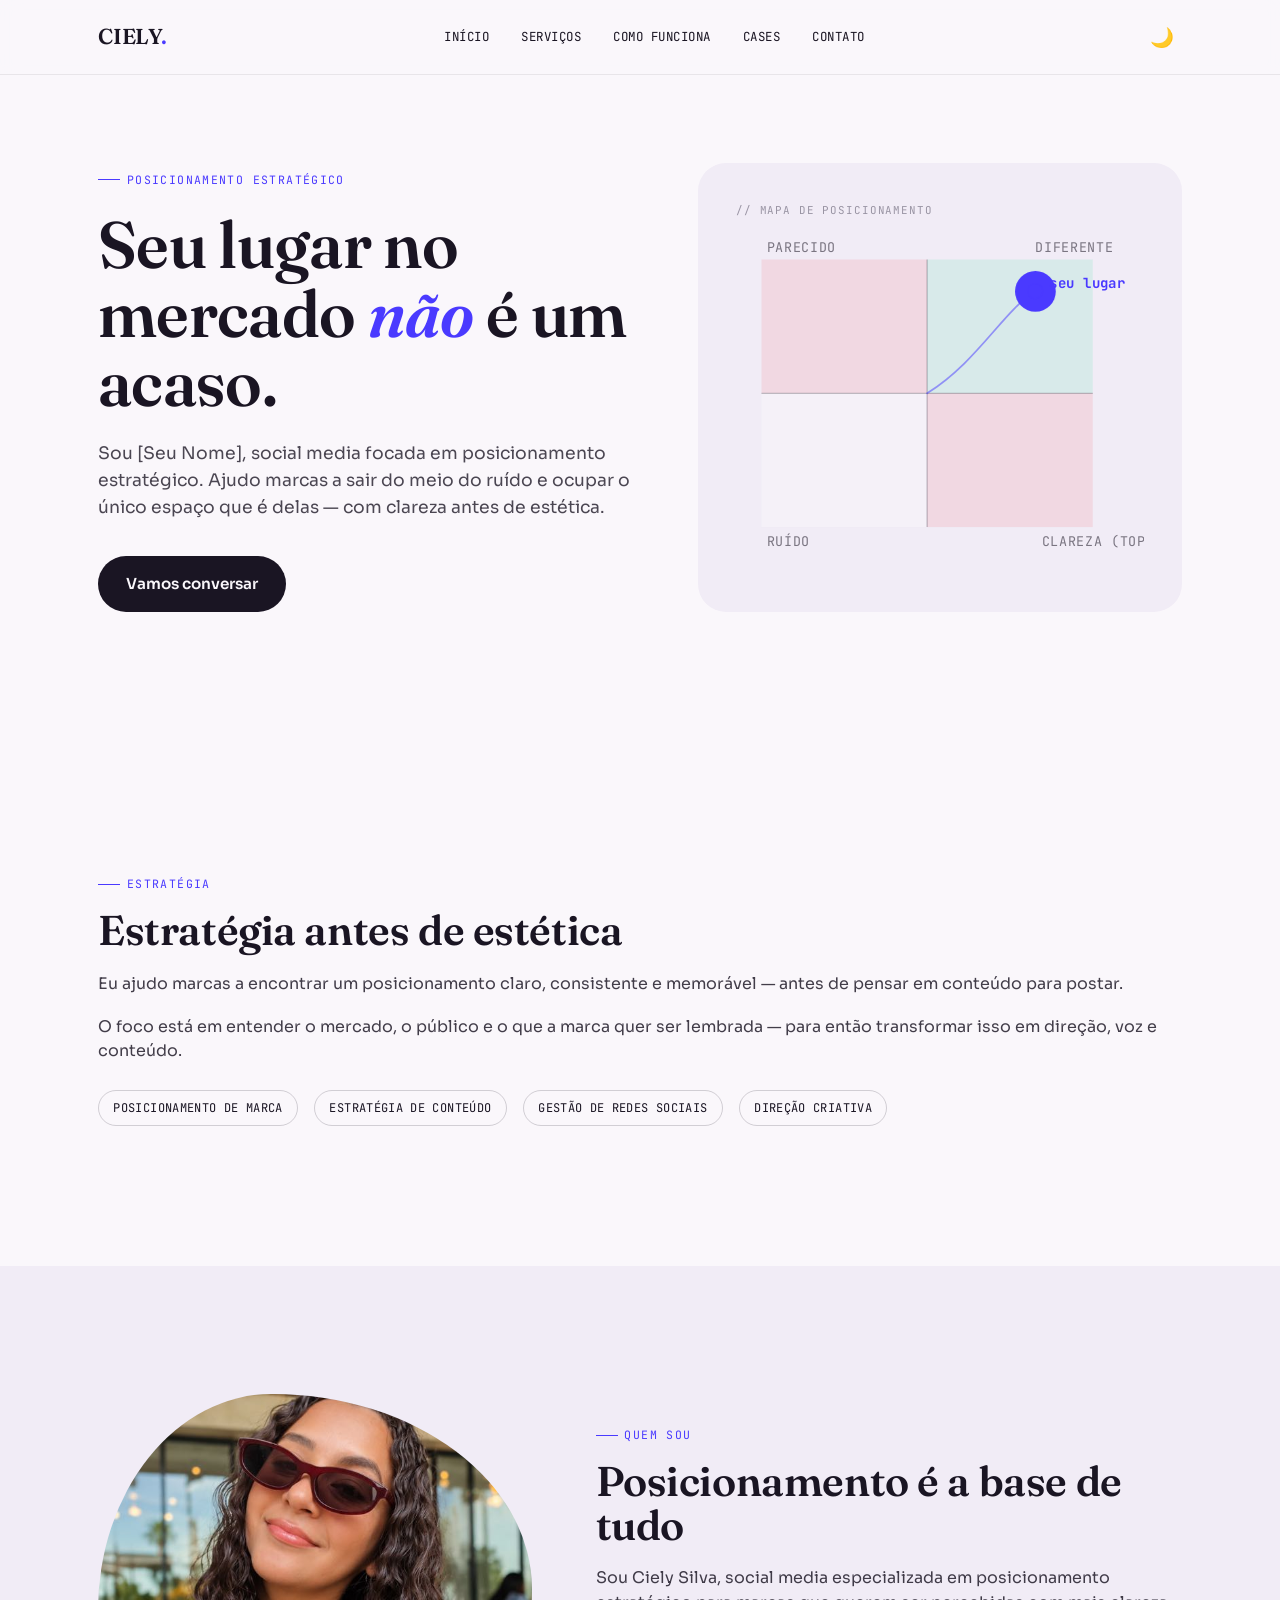
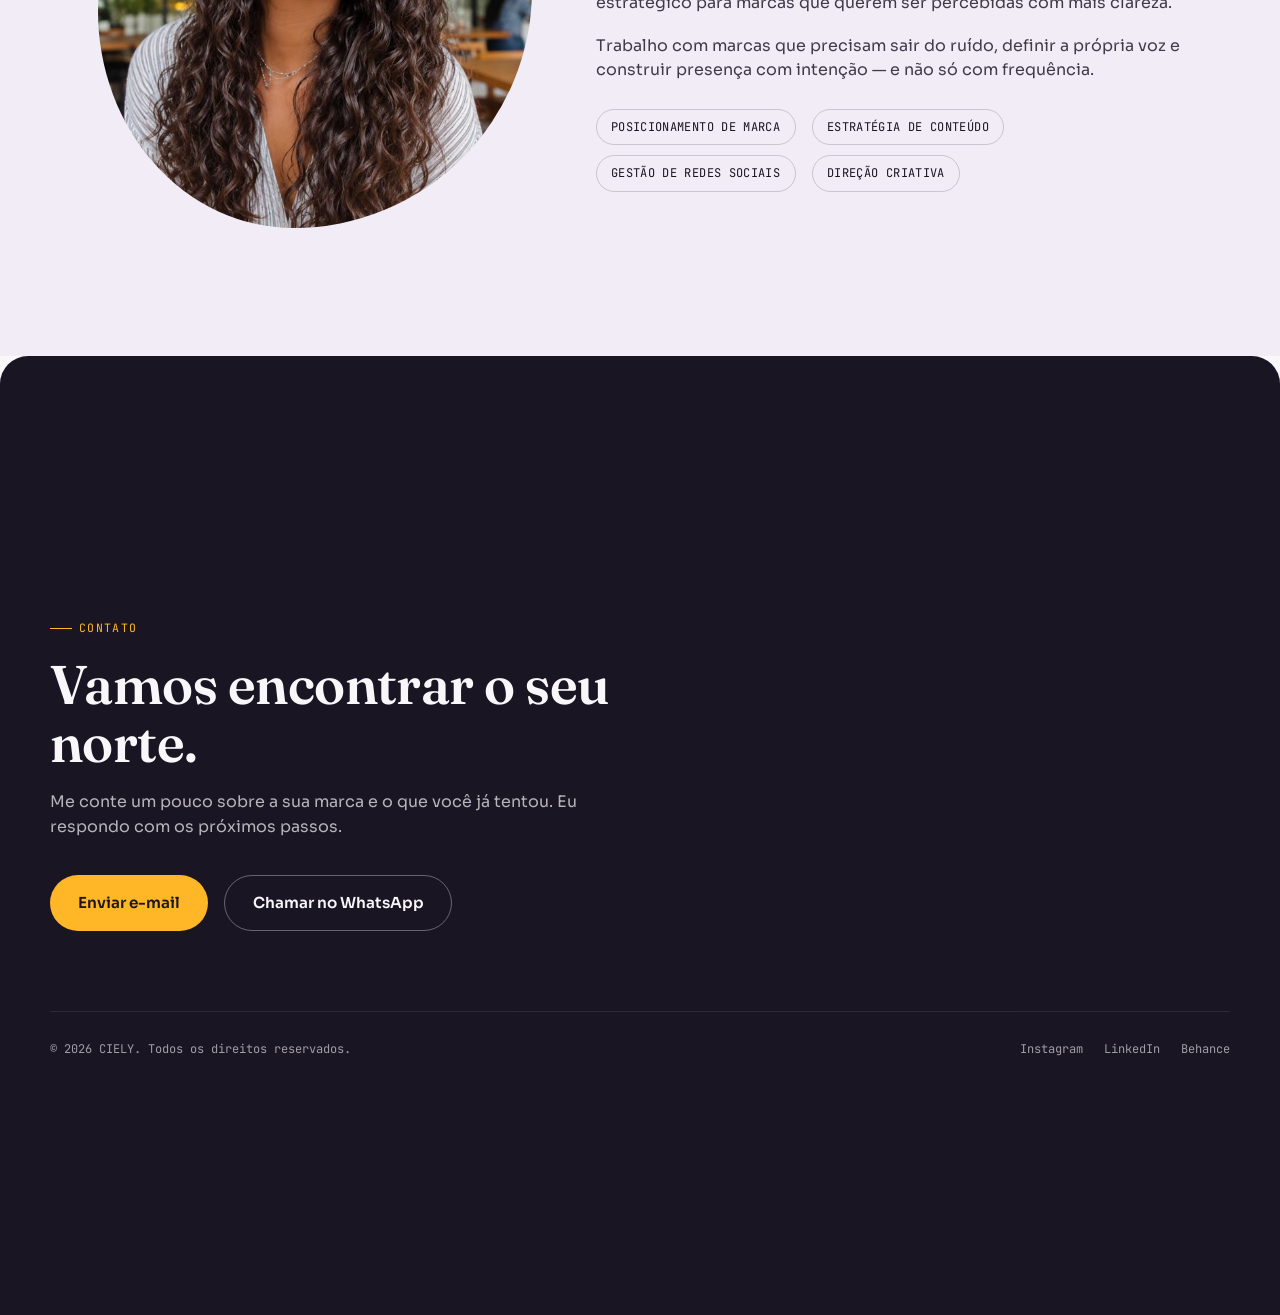
==== index.html @ c5234be8 "Base" ====
<!DOCTYPE html>
<html lang="pt-BR">
<head>
<meta charset="UTF-8" />
<meta name="viewport" content="width=device-width, initial-scale=1.0" />
<title>CIELY — Posicionamento Estratégico para Redes Sociais</title>
<meta name="description" content="Portfólio de social media especializado em posicionamento estratégico de marcas." />

<!-- ================================================================
     COMO EDITAR ESTE SITE
     - Troque "NORTE" pelo seu nome ou nome de marca (busque por NORTE no arquivo)
     - Troque os textos entre [colchetes] pelo seu conteúdo real
     - Troque os links de e-mail, WhatsApp e redes sociais no rodapé
     - As imagens dos cases foram substituídas por blocos de cor de propósito:
       quando tiver prints/fotos reais, troque a <div class="case-thumb"> por uma <img>
     ================================================================ -->

<link rel="preconnect" href="https://fonts.googleapis.com">
<link rel="preconnect" href="https://fonts.gstatic.com" crossorigin>
<link href="https://fonts.googleapis.com/css2?family=Fraunces:ital,opsz,wght@0,9..144,500;0,9..144,600;1,9..144,500&family=Sora:wght@400;500;600;700&family=JetBrains+Mono:wght@400;500;700&display=swap" rel="stylesheet">

<link rel="stylesheet" href="css/style.css?v=10" />
<script>
  // Aplicar tema imediatamente para evitar flash
  (function() {
    const savedTheme = localStorage.getItem('theme');
    const prefersDark = window.matchMedia('(prefers-color-scheme: dark)').matches;
    const theme = savedTheme || (prefersDark ? 'dark' : 'light');
    if (theme === 'dark') {
      document.documentElement.classList.add('dark-mode');
    } else {
      document.documentElement.classList.add('light-mode');
    }
  })();
</script>
</head>
<body>

<!-- ============ NAV ============ -->
<header class="site-nav" id="siteNav">
  <div class="wrap">
    <a href="#top" class="brand">CIELY<span>.</span></a>
    <nav>
      <ul class="nav-links">
        <li><a href="#inicio">Início</a></li>
        <li><a href="servicos.html">Serviços</a></li>
        <li><a href="processo.html">Como funciona</a></li>
        <li><a href="cases.html">Cases</a></li>
        <li><a href="contato.html">Contato</a></li>
      </ul>
    </nav>
    <button class="theme-toggle" id="themeToggle" aria-label="Alternar tema claro/escuro">
      <span id="themeIcon">🌙</span>
    </button>
    <button class="nav-toggle" id="navToggle" aria-label="Abrir menu" aria-expanded="false">
      <span></span><span></span><span></span>
    </button>
  </div>
</header>

<!-- ============ HERO ============ -->
<section class="hero" id="top">
  <div class="wrap">
    <div class="hero-copy">
      <span class="eyebrow">Posicionamento estratégico</span>
      <h1 class="hero-title">Seu lugar no mercado <em>não</em> é um acaso.</h1>
      <p class="hero-sub">
        Sou [Seu Nome], social media focada em posicionamento estratégico.
        Ajudo marcas a sair do meio do ruído e ocupar o único espaço que é delas —
        com clareza antes de estética.
      </p>
      <div class="hero-actions">
        <a href="contato.html" class="btn btn-primary">Vamos conversar</a>
      </div>
    </div>

    <div class="hero-visual">
      <div class="matrix-card">
        <span class="matrix-caption">// Mapa de posicionamento</span>
        <svg class="matrix-svg matrix-anim" viewBox="0 0 320 260" xmlns="http://www.w3.org/2000/svg" role="img" aria-label="Gráfico ilustrativo de posicionamento estratégico: eixo horizontal de parecido a diferente, eixo vertical de ruído a clareza, com um ponto se movendo até o quadrante de diferente e claro.">
          <!-- quadrantes -->
          <rect x="20" y="20" width="130" height="105" class="matrix-quadrant-fill" fill="var(--rose)"/>
          <rect x="150" y="20" width="130" height="105" class="matrix-quadrant-fill" fill="var(--mint)"/>
          <rect x="20" y="125" width="130" height="105" class="matrix-quadrant-fill" fill="var(--paper)"/>
          <rect x="150" y="125" width="130" height="105" class="matrix-quadrant-fill" fill="var(--rose)" opacity="0.35"/>

          <!-- eixos -->
          <line x1="20" y1="125" x2="280" y2="125" stroke="var(--ink)" stroke-opacity="0.25" stroke-width="1"/>
          <line x1="150" y1="20" x2="150" y2="230" stroke="var(--ink)" stroke-opacity="0.25" stroke-width="1"/>

          <!-- labels dos eixos -->
          <text x="24" y="14" class="matrix-axis-label">parecido</text>
          <text x="235" y="14" class="matrix-axis-label">diferente</text>
          <text x="24" y="245" class="matrix-axis-label">ruído</text>
          <text x="240" y="245" class="matrix-axis-label" text-anchor="start">clareza (topo)</text>

          <!-- trilha do ponto -->
          <path class="matrix-trail" d="M 150 125 C 190 100, 210 60, 235 45" fill="none" stroke="var(--indigo)" stroke-width="1.4" stroke-linecap="round" opacity="0.5"/>

          <!-- halo -->
          <circle class="matrix-dot-halo" cx="235" cy="45" r="16" fill="var(--indigo)" opacity="0.15"/>

          <!-- ponto -->
          <circle class="matrix-dot" cx="235" cy="45" r="6" fill="var(--indigo)"/>
          <text class="matrix-dot-label" x="246" y="42">seu lugar</text>
        </svg>
      </div>
    </div>
  </div>
</section>

<!-- ============ INÍCIO ============ -->
<section class="section" id="inicio">
  <div class="wrap">
    <div class="about-copy reveal">
      <span class="eyebrow">Estratégia</span>
      <h2 style="margin-top:1rem; font-size:clamp(1.9rem,3.6vw,2.6rem);">Estratégia antes de estética</h2>
      <p style="margin-top:1.2rem;">
        Eu ajudo marcas a encontrar um posicionamento claro, consistente e memorável — antes de pensar em conteúdo para postar.
      </p>
      <p>
        O foco está em entender o mercado, o público e o que a marca quer ser lembrada — para então transformar isso em direção, voz e conteúdo.
      </p>
      <ul class="about-list">
        <li>Posicionamento de marca</li>
        <li>Estratégia de conteúdo</li>
        <li>Gestão de redes sociais</li>
        <li>Direção criativa</li>
      </ul>
    </div>
  </div>
</section>

<!-- ============ QUEM SOU ============ -->
<section class="section section-alt" style="background: var(--paper-2);">
      <div class="wrap about-grid">
        <img src="avatar.enc" alt="Ciely Silva" class="about-blob reveal" />
        <div class="about-copy reveal">
          <span class="eyebrow">Quem sou</span>
          <h2 style="margin-top:1rem; font-size:clamp(1.9rem,3.6vw,2.6rem);">Posicionamento é a base de tudo</h2>
          <p style="margin-top:1.2rem;">
            Sou Ciely Silva, social media especializada em posicionamento estratégico para marcas que querem ser percebidas com mais clareza.
          </p>
          <p>
            Trabalho com marcas que precisam sair do ruído, definir a própria voz e construir presença com intenção — e não só com frequência.
          </p>
          <ul class="about-list">
            <li>Posicionamento de marca</li>
            <li>Estratégia de conteúdo</li>
            <li>Gestão de redes sociais</li>
            <li>Direção criativa</li>
          </ul>
        </div>
      </div>
    </section>
 
<!-- ============ CONTATO / FOOTER ============ -->
<footer class="contact" id="contato">
  <div class="wrap section">
    <span class="eyebrow">Contato</span>
    <h2 class="contact-title">Vamos encontrar o seu norte.</h2>
    <p class="contact-sub">
      Me conte um pouco sobre a sua marca e o que você já tentou. Eu respondo com os
      próximos passos.
    </p>
    <div class="contact-actions">
      <a href="mailto:ciely.silva@ymal.com" class="btn btn-primary">Enviar e-mail</a>
      <a href="https://wa.me/5531991516559" class="btn btn-ghost" target="_blank" rel="noopener">Chamar no WhatsApp</a>
    </div>

    <div class="footer-bottom">
      <span>© <span id="year"></span> CIELY. Todos os direitos reservados.</span>
      <ul class="social-links">
        <li><a href="https://instagram.com/cielysillva" target="_blank" rel="noopener">Instagram</a></li>
        <li><a href="https://linkedin.com/in/seuusuario" target="_blank" rel="noopener">LinkedIn</a></li>
        <li><a href="https://behance.net/seuusuario" target="_blank" rel="noopener">Behance</a></li>
      </ul>
    </div>
  </div>
</footer>

<script src="js/script.js?v=6"></script>
</body>
</html>
---- css/style.css ----
/* =========================================================
   NORTE — Portfólio de Social Media / Posicionamento Estratégico
   Tokens: cores, tipografia, espaçamento
   ========================================================= */

:root {
  /* Cor */
  --paper:    #FAF7FB; /* fundo principal, lavanda-quase-branco */
  --paper-2:  #F1ECF6; /* fundo secundário, levemente mais escuro */
  --ink:      #1A1523; /* texto principal, preto-ameixa */
  --ink-soft: #55506490; /* texto secundário */
  --indigo:   #4A3AFF; /* acento primário — elétrico */
  --marigold: #FFB627; /* acento secundário — pop lúdico */
  --rose:     #F2C6CF; /* fundo suave — cartões */
  --mint:     #BFEAE0; /* fundo suave alternativo — cartões */

  /* Tipografia */
  --font-display: "Fraunces", Georgia, serif;
  --font-body: "Sora", "Segoe UI", sans-serif;
  --font-mono: "JetBrains Mono", ui-monospace, monospace;

  /* Espaçamento */
  --gutter: clamp(1.25rem, 4vw, 3rem);
  --section-space: clamp(4rem, 10vw, 8rem);
  --radius: 28px;
}

/* Modo escuro */
@media (prefers-color-scheme: dark) {
  :root {
    --paper:    #0F0D14; /* fundo escuro */
    --paper-2:  #1A1523; /* fundo secundário escuro */
    --ink:      #F5F2FF; /* texto claro */
    --ink-soft: #B8B0CC; /* texto secundário claro */
    --rose:     #2D1F26; /* fundo escuro rose */
    --mint:     #1A2723; /* fundo escuro mint */
  }
}

html.dark-mode {
  --paper:    #0F0D14;
  --paper-2:  #1A1523;
  --ink:      #F5F2FF;
  --ink-soft: #B8B0CC;
  --rose:     #2D1F26;
  --mint:     #1A2723;
}

html.light-mode {
  --paper:    #FAF7FB;
  --paper-2:  #F1ECF6;
  --ink:      #1A1523;
  --ink-soft: #55506490;
  --rose:     #F2C6CF;
  --mint:     #BFEAE0;
}

* { box-sizing: border-box; }

html {
  scroll-behavior: smooth;
}

@media (prefers-reduced-motion: reduce) {
  html { scroll-behavior: auto; }
  *, *::before, *::after {
    animation-duration: 0.01ms !important;
    animation-iteration-count: 1 !important;
    transition-duration: 0.01ms !important;
  }
}

body {
  margin: 0;
  background: var(--paper);
  color: var(--ink);
  font-family: var(--font-body);
  font-size: 16px;
  line-height: 1.55;
  -webkit-font-smoothing: antialiased;
  transition: background-color 0.3s ease, color 0.3s ease;
}

h1, h2, h3 {
  font-family: var(--font-display);
  font-weight: 600;
  line-height: 1.05;
  margin: 0;
  letter-spacing: -0.01em;
}

p { margin: 0; }

a {
  color: inherit;
  text-decoration: none;
}

img { max-width: 100%; display: block; }

.wrap {
  max-width: 1180px;
  margin: 0 auto;
  padding: 0 var(--gutter);
}

.eyebrow {
  display: inline-flex;
  align-items: center;
  gap: 0.6em;
  font-family: var(--font-mono);
  font-size: 0.72rem;
  letter-spacing: 0.12em;
  text-transform: uppercase;
  color: var(--indigo);
}

.eyebrow::before {
  content: "";
  width: 22px;
  height: 1px;
  background: var(--indigo);
  display: inline-block;
}

/* focus visibility for accessibility */
a:focus-visible,
button:focus-visible {
  outline: 2px solid var(--indigo);
  outline-offset: 3px;
  border-radius: 4px;
}

/* =========================================================
   NAV
   ========================================================= */

.site-nav {
  position: sticky;
  top: 0;
  z-index: 50;
  background: rgba(250, 247, 251, 0.85);
  backdrop-filter: blur(10px);
  border-bottom: 1px solid rgba(26, 21, 35, 0.08);
  transition: background-color 0.3s ease, border-color 0.3s ease;
}

html.dark-mode .site-nav {
  background: rgba(15, 13, 20, 0.85);
  border-bottom-color: rgba(245, 242, 255, 0.08);
}

.site-nav .wrap {
  display: flex;
  align-items: center;
  justify-content: space-between;
  padding-top: 1.1rem;
  padding-bottom: 1.1rem;
}

.theme-toggle {
  background: none;
  border: none;
  cursor: pointer;
  font-size: 1.2rem;
  padding: 0.5rem;
  display: flex;
  align-items: center;
  justify-content: center;
  border-radius: 50%;
  transition: all 0.3s ease;
  color: var(--ink);
}

.theme-toggle:hover {
  background: rgba(74, 58, 255, 0.1);
}

.brand {
  font-family: var(--font-display);
  font-weight: 600;
  font-size: 1.35rem;
  letter-spacing: -0.01em;
}

.brand span { color: var(--indigo); }

.nav-links {
  display: flex;
  gap: 2rem;
  list-style: none;
  margin: 0;
  padding: 0;
  font-family: var(--font-mono);
  font-size: 0.78rem;
  letter-spacing: 0.04em;
  text-transform: uppercase;
}

.nav-links a {
  position: relative;
  padding-bottom: 4px;
}

.nav-links a::after {
  content: "";
  position: absolute;
  left: 0;
  right: 100%;
  bottom: 0;
  height: 2px;
  background: var(--marigold);
  transition: right 0.25s ease;
}

.nav-links a:hover::after,
.nav-links a:focus-visible::after {
  right: 0;
}

.nav-toggle {
  display: none;
  background: none;
  border: none;
  cursor: pointer;
  padding: 0.4rem;
}

.nav-toggle span {
  display: block;
  width: 22px;
  height: 2px;
  background: var(--ink);
  margin: 5px 0;
  transition: transform 0.25s ease, opacity 0.25s ease;
}

/* =========================================================
   HERO
   ========================================================= */

.hero {
  padding-top: clamp(3rem, 8vw, 5.5rem);
  padding-bottom: var(--section-space);
  overflow: hidden;
}

.hero .wrap {
  display: grid;
  grid-template-columns: 1.05fr 0.95fr;
  gap: clamp(2rem, 5vw, 4rem);
  align-items: center;
}

.hero-copy .eyebrow { margin-bottom: 1.4rem; }

.hero-title {
  font-size: clamp(2.4rem, 5.2vw, 4.1rem);
}

.hero-title em {
  font-style: italic;
  color: var(--indigo);
}

.hero-sub {
  margin-top: 1.4rem;
  max-width: 42ch;
  font-size: 1.08rem;
  color: var(--ink);
  opacity: 0.78;
}

.hero-actions {
  margin-top: 2.2rem;
  display: flex;
  gap: 1rem;
  flex-wrap: wrap;
  align-items: center;
}

.btn {
  display: inline-flex;
  align-items: center;
  gap: 0.5em;
  font-family: var(--font-body);
  font-weight: 600;
  font-size: 0.95rem;
  padding: 0.95rem 1.7rem;
  border-radius: 999px;
  border: 1px solid transparent;
  cursor: pointer;
  transition: transform 0.2s ease, background 0.2s ease, border-color 0.2s ease;
}

.btn-primary {
  background: var(--ink);
  color: var(--paper);
}

.btn-primary:hover { transform: translateY(-2px); background: var(--indigo); }

.btn-ghost {
  border-color: rgba(26, 21, 35, 0.25);
  color: var(--ink);
}

.btn-ghost:hover { border-color: var(--ink); transform: translateY(-2px); }

/* --- Matrix signature visual --- */

.matrix-card {
  background: var(--paper-2);
  border-radius: var(--radius);
  padding: clamp(1.5rem, 3vw, 2.4rem);
  position: relative;
}

.matrix-caption {
  font-family: var(--font-mono);
  font-size: 0.68rem;
  letter-spacing: 0.08em;
  text-transform: uppercase;
  color: var(--ink-soft);
  margin-bottom: 1rem;
  display: block;
}

.matrix-svg { width: 100%; height: auto; }

.matrix-axis-label {
  font-family: var(--font-mono);
  font-size: 10.5px;
  letter-spacing: 0.05em;
  fill: var(--ink);
  opacity: 0.55;
  text-transform: uppercase;
}

.matrix-quadrant-fill {
  opacity: 0.5;
}

.matrix-dot-halo {
  opacity: 0;
  transform-origin: center;
}

.matrix-dot {
  opacity: 0;
}

.matrix-dot-label {
  font-family: var(--font-mono);
  font-size: 11px;
  font-weight: 700;
  fill: var(--indigo);
  opacity: 0;
  letter-spacing: 0.03em;
}

.matrix-anim .matrix-dot {
  animation: dot-travel 2.1s cubic-bezier(.2,.8,.2,1) 0.3s forwards;
}
.matrix-anim .matrix-dot-halo {
  animation: halo-pulse 2.1s cubic-bezier(.2,.8,.2,1) 0.3s forwards;
}
.matrix-anim .matrix-dot-label {
  animation: label-in 0.6s ease 2.1s forwards;
}
.matrix-anim .matrix-trail {
  stroke-dasharray: 220;
  stroke-dashoffset: 220;
  animation: trail-draw 2.1s cubic-bezier(.2,.8,.2,1) 0.3s forwards;
}

@keyframes dot-travel {
  0%   { opacity: 1; }
  100% { opacity: 1; }
}
@keyframes trail-draw {
  0%   { stroke-dashoffset: 220; }
  100% { stroke-dashoffset: 0; }
}
@keyframes halo-pulse {
  0%, 70% { opacity: 0; }
  100% { opacity: 1; }
}
@keyframes label-in {
  0%   { opacity: 0; transform: translateY(4px); }
  100% { opacity: 1; transform: translateY(0); }
}

/* =========================================================
   SECTION shared
   ========================================================= */

.section {
  padding: var(--section-space) 0;
}

.section-alt {
  background: var(--paper-2);
}

.section-head {
  max-width: 640px;
  margin-bottom: clamp(2.2rem, 5vw, 3.4rem);
}

.section-head h2 {
  margin-top: 1rem;
  font-size: clamp(1.9rem, 3.6vw, 2.6rem);
}

.section-head p {
  margin-top: 1rem;
  opacity: 0.72;
  font-size: 1.02rem;
}

/* =========================================================
   SOBRE
   ========================================================= */

.about-grid {
  display: grid;
  grid-template-columns: 0.85fr 1.15fr;
  gap: clamp(2rem, 5vw, 4rem);
  align-items: center;
}

.about-blob {
  aspect-ratio: 1;
  border-radius: 40% 60% 55% 45% / 50% 45% 55% 50%;
  background: linear-gradient(150deg, var(--indigo) 0%, var(--marigold) 100%);
  position: relative;
}

.about-blob::after {
  content: "";
  position: absolute;
  inset: 14%;
  border-radius: inherit;
  background: var(--paper);
  opacity: 0.06;
}

.about-copy p + p { margin-top: 1.1rem; }

.about-copy p { opacity: 0.82; }

.about-list {
  margin-top: 1.6rem;
  display: flex;
  flex-wrap: wrap;
  gap: 0.6rem 1rem;
  list-style: none;
  padding: 0;
  font-family: var(--font-mono);
  font-size: 0.75rem;
  letter-spacing: 0.03em;
  text-transform: uppercase;
}

.about-list li {
  padding: 0.5rem 0.9rem;
  border: 1px solid rgba(26,21,35,0.18);
  border-radius: 999px;
}

/* =========================================================
   SERVIÇOS
   ========================================================= */

.services-grid {
  display: grid;
  grid-template-columns: repeat(2, 1fr);
  gap: 1.4rem;
}

.service-card {
  padding: clamp(1.6rem, 3vw, 2.2rem);
  border-radius: var(--radius);
  background: var(--rose);
}

.service-card:nth-child(2) { background: var(--mint); }
.service-card:nth-child(3) { background: var(--paper); border: 1px solid rgba(26,21,35,0.12); }
.service-card:nth-child(4) { background: var(--marigold); }

.service-index {
  font-family: var(--font-mono);
  font-size: 0.75rem;
  opacity: 0.55;
}

.service-card h3 {
  margin-top: 1rem;
  font-size: 1.3rem;
}

.service-card p {
  margin-top: 0.7rem;
  opacity: 0.78;
  font-size: 0.96rem;
}

/* =========================================================
   COMO FUNCIONA
   ========================================================= */

.process-list {
  display: flex;
  flex-direction: column;
}

.process-item {
  display: grid;
  grid-template-columns: 90px 1fr;
  gap: 1.5rem;
  padding: 1.9rem 0;
  border-top: 1px solid rgba(26,21,35,0.12);
}

.process-item:last-child { border-bottom: 1px solid rgba(26,21,35,0.12); }

.process-num {
  font-family: var(--font-mono);
  font-size: 0.95rem;
  color: var(--indigo);
  padding-top: 0.2rem;
}

.process-item h3 {
  font-size: 1.25rem;
}

.process-item p {
  margin-top: 0.5rem;
  opacity: 0.75;
  max-width: 56ch;
}

/* =========================================================
   CASES
   ========================================================= */

.cases-grid {
  display: grid;
  grid-template-columns: repeat(3, 1fr);
  gap: 1.4rem;
}

.case-card {
  border-radius: var(--radius);
  background: var(--paper);
  border: 1px solid rgba(26,21,35,0.12);
  overflow: hidden;
  transition: transform 0.25s ease, box-shadow 0.25s ease;
}

.case-card:hover {
  transform: translateY(-4px);
  box-shadow: 0 18px 34px rgba(26,21,35,0.08);
}

.case-thumb {
  aspect-ratio: 4/3;
  background:
    repeating-linear-gradient(135deg, transparent 0 10px, rgba(26,21,35,0.05) 10px 20px);
  display: flex;
  align-items: center;
  justify-content: center;
  font-family: var(--font-mono);
  font-size: 0.7rem;
  letter-spacing: 0.06em;
  text-transform: uppercase;
  color: var(--ink-soft);
}

.case-card:nth-child(1) .case-thumb { background-color: var(--rose); }
.case-card:nth-child(2) .case-thumb { background-color: var(--mint); }
.case-card:nth-child(3) .case-thumb { background-color: var(--marigold); }

.case-body { padding: 1.4rem 1.5rem 1.6rem; }

.case-body .eyebrow { margin-bottom: 0.6rem; }

.case-body h3 { font-size: 1.15rem; }

.case-metric {
  margin-top: 0.9rem;
  display: inline-block;
  font-family: var(--font-mono);
  font-size: 0.85rem;
  color: var(--indigo);
  font-weight: 700;
}

.case-body p.desc {
  margin-top: 0.6rem;
  font-size: 0.9rem;
  opacity: 0.72;
}

/* =========================================================
   DEPOIMENTOS
   ========================================================= */

.testimonial-grid {
  display: grid;
  grid-template-columns: repeat(2, 1fr);
  gap: 1.4rem;
}

.testimonial-card {
  padding: clamp(1.8rem, 3vw, 2.4rem);
  border-radius: var(--radius);
  background: var(--paper);
  border: 1px solid rgba(26,21,35,0.12);
}

.testimonial-quote {
  font-family: var(--font-display);
  font-size: 1.2rem;
  font-style: italic;
  line-height: 1.4;
}

.testimonial-name {
  margin-top: 1.2rem;
  font-family: var(--font-mono);
  font-size: 0.78rem;
  text-transform: uppercase;
  letter-spacing: 0.04em;
  opacity: 0.65;
}

/* =========================================================
   CONTATO / FOOTER
   ========================================================= */

.contact {
  background: var(--ink);
  color: var(--paper);
  border-radius: var(--radius) var(--radius) 0 0;
  padding: var(--section-space) var(--gutter);
}

.contact .eyebrow { color: var(--marigold); }
.contact .eyebrow::before { background: var(--marigold); }

.contact-title {
  margin-top: 1.2rem;
  font-size: clamp(2.1rem, 5vw, 3.4rem);
  max-width: 16ch;
}

.contact-sub {
  margin-top: 1.2rem;
  opacity: 0.7;
  max-width: 46ch;
}

.contact-actions {
  margin-top: 2.2rem;
  display: flex;
  gap: 1rem;
  flex-wrap: wrap;
}

.contact .btn-primary {
  background: var(--marigold);
  color: var(--ink);
}
.contact .btn-primary:hover { background: var(--paper); }

.contact .btn-ghost {
  border-color: rgba(250,247,251,0.35);
  color: var(--paper);
}
.contact .btn-ghost:hover { border-color: var(--paper); }

.footer-bottom {
  margin-top: clamp(3rem, 8vw, 5rem);
  padding-top: 1.8rem;
  border-top: 1px solid rgba(250,247,251,0.15);
  display: flex;
  justify-content: space-between;
  align-items: center;
  flex-wrap: wrap;
  gap: 1rem;
  font-family: var(--font-mono);
  font-size: 0.75rem;
  opacity: 0.6;
}

.social-links {
  display: flex;
  gap: 1.3rem;
  list-style: none;
  padding: 0;
  margin: 0;
}

.social-links a:hover { color: var(--marigold); }

/* =========================================================
   REVEAL ON SCROLL
   ========================================================= */

.reveal {
  opacity: 0;
  transform: translateY(18px);
  transition: opacity 0.7s ease, transform 0.7s ease;
}

.reveal.is-visible {
  opacity: 1;
  transform: translateY(0);
}

/* =========================================================
   RESPONSIVE
   ========================================================= */

@media (max-width: 860px) {
  .nav-links { display: none; }
  .nav-toggle { display: block; }

  .hero .wrap {
    grid-template-columns: 1fr;
  }

  .about-grid {
    grid-template-columns: 1fr;
  }

  .about-blob {
    max-width: 220px;
    margin: 0 auto;
  }

  .services-grid,
  .cases-grid,
  .testimonial-grid {
    grid-template-columns: 1fr;
  }

  .process-item {
    grid-template-columns: 50px 1fr;
  }
}

@media (max-width: 860px) {
  .site-nav.is-open .nav-links {
    display: flex;
    position: absolute;
    top: 100%;
    left: 0;
    right: 0;
    flex-direction: column;
    gap: 0;
    background: var(--paper);
    border-bottom: 1px solid rgba(26,21,35,0.08);
  }
  .site-nav.is-open .nav-links a {
    display: block;
    padding: 1rem var(--gutter);
  }
}
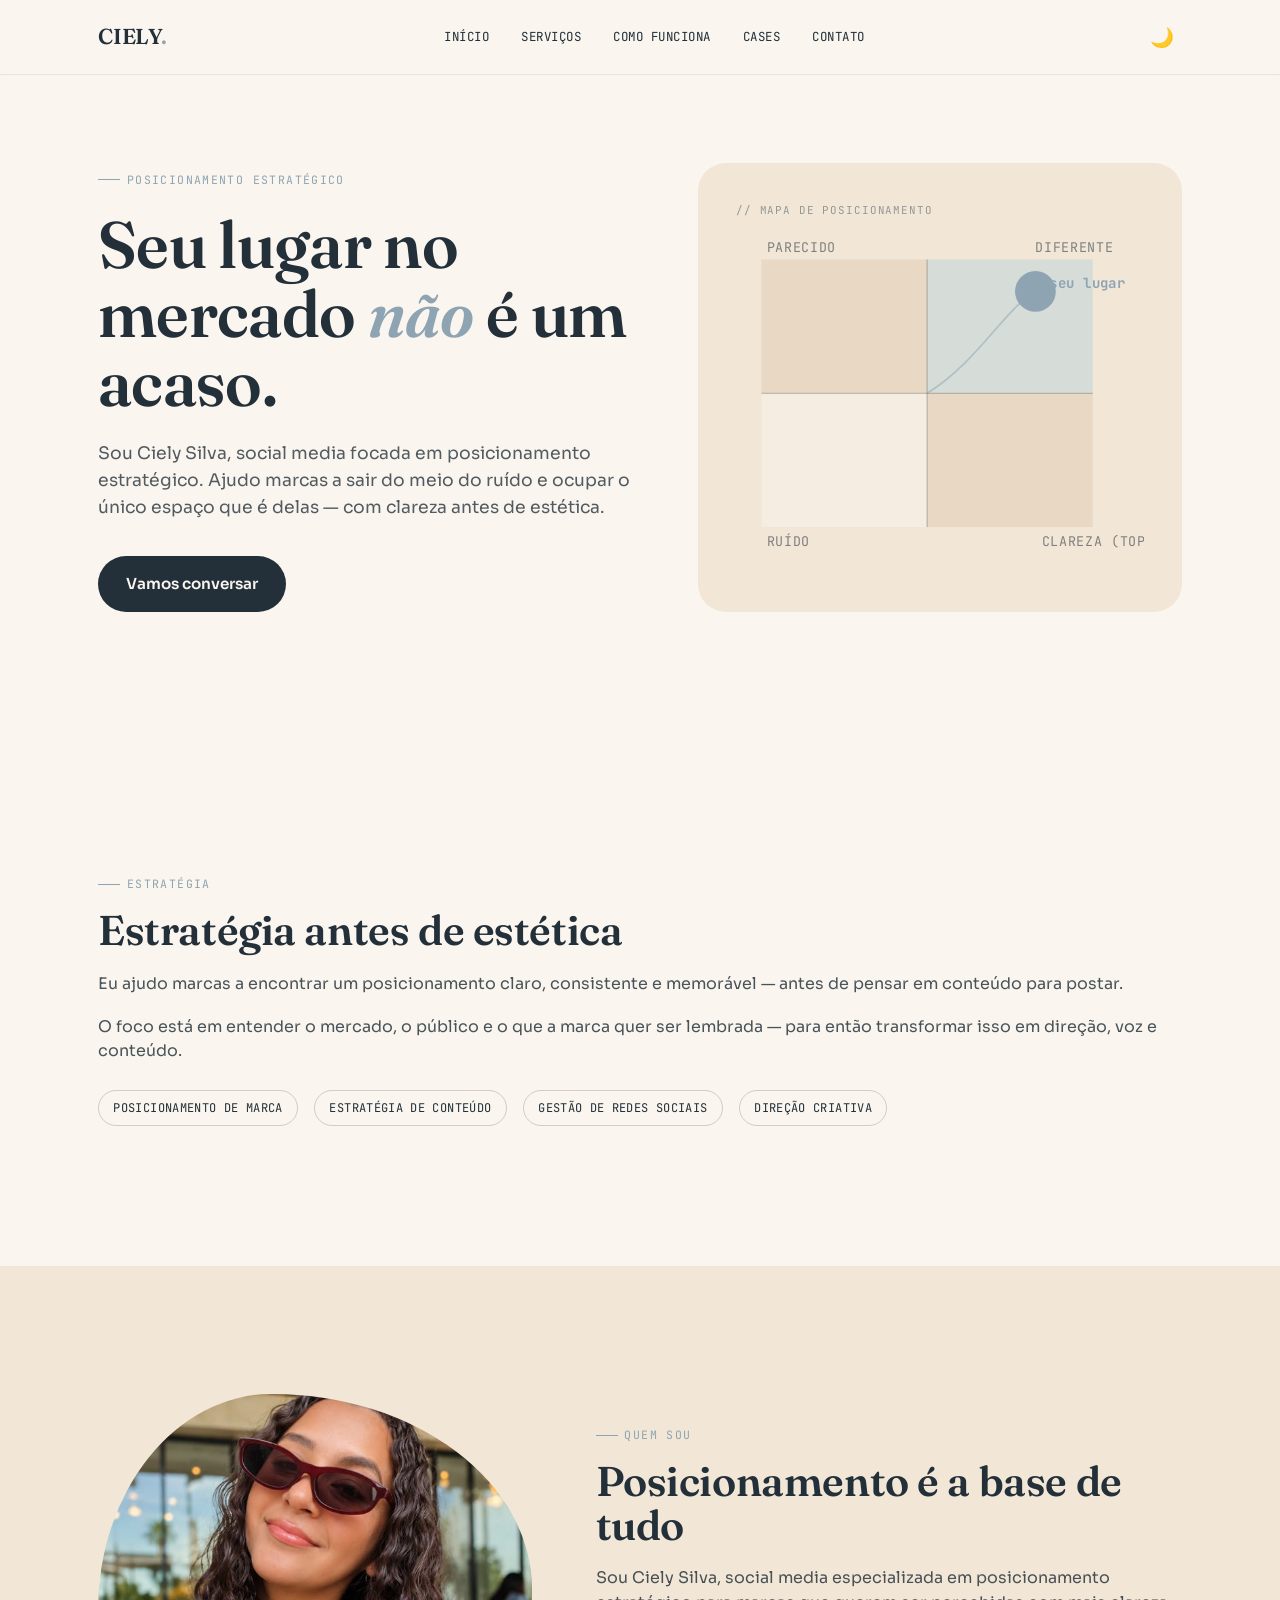
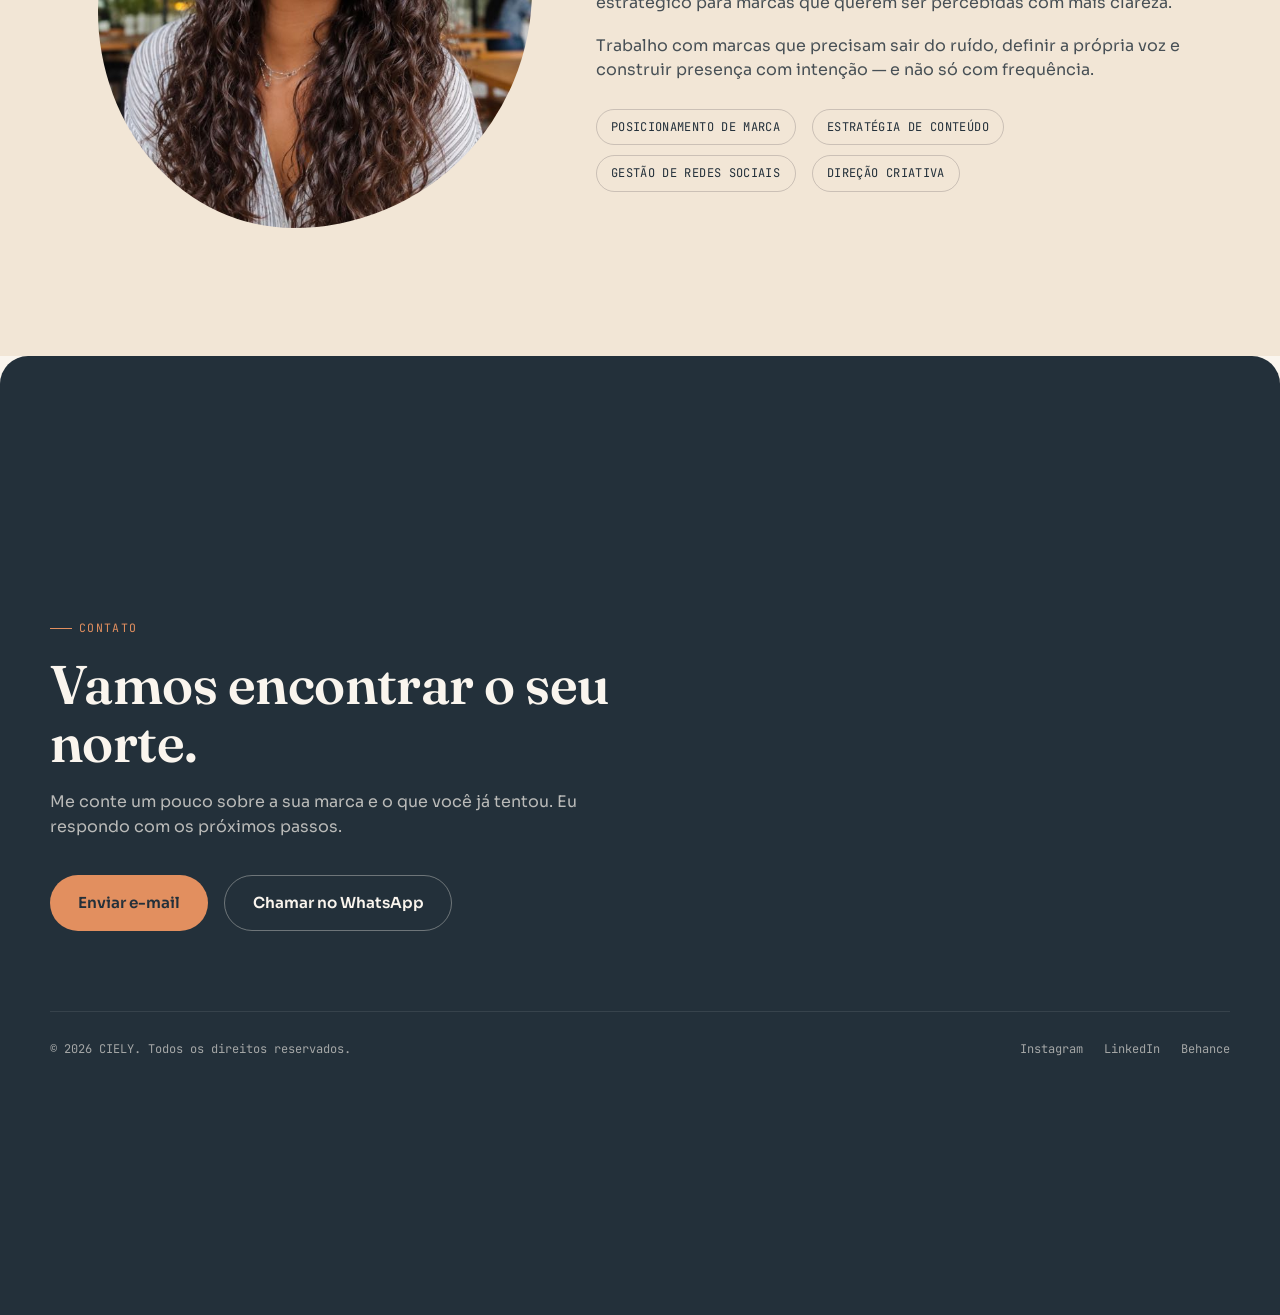
==== commit ccdbfca3: "Update index.html" ====
--- a/index.html
+++ b/index.html
@@ -65,7 +65,7 @@
       <span class="eyebrow">Posicionamento estratégico</span>
       <h1 class="hero-title">Seu lugar no mercado <em>não</em> é um acaso.</h1>
       <p class="hero-sub">
-        Sou [Seu Nome], social media focada em posicionamento estratégico.
+        Sou Ciely Silva, social media focada em posicionamento estratégico.
         Ajudo marcas a sair do meio do ruído e ocupar o único espaço que é delas —
         com clareza antes de estética.
       </p>
@@ -172,7 +172,7 @@
       <span>© <span id="year"></span> CIELY. Todos os direitos reservados.</span>
       <ul class="social-links">
         <li><a href="https://instagram.com/cielysillva" target="_blank" rel="noopener">Instagram</a></li>
-        <li><a href="https://linkedin.com/in/seuusuario" target="_blank" rel="noopener">LinkedIn</a></li>
+        <li><a href="https://linkedin.com/in/franciely-silva-8322b4121" target="_blank" rel="noopener">LinkedIn</a></li>
         <li><a href="https://behance.net/seuusuario" target="_blank" rel="noopener">Behance</a></li>
       </ul>
     </div>
--- a/css/style.css
+++ b/css/style.css
@@ -5,15 +5,16 @@
 
 :root {
   /* Cor */
-  --paper:    #FAF7FB; /* fundo principal, lavanda-quase-branco */
-  --paper-2:  #F1ECF6; /* fundo secundário, levemente mais escuro */
-  --ink:      #1A1523; /* texto principal, preto-ameixa */
-  --ink-soft: #55506490; /* texto secundário */
-  --indigo:   #4A3AFF; /* acento primário — elétrico */
-  --marigold: #FFB627; /* acento secundário — pop lúdico */
-  --rose:     #F2C6CF; /* fundo suave — cartões */
-  --mint:     #BFEAE0; /* fundo suave alternativo — cartões */
-
+  --paper:    #FAF5EE; /* fundo principal, marfim quente */
+  --paper-2:  #F2E6D6; /* fundo secundário, areia clara */
+  --ink:      #23303A; /* texto principal, azul-noite */
+  --ink-soft: #4A5C6690; /* texto secundário */
+  --indigo:   #8EA4B3; /* acento primário — azul-aço do céu */
+  --marigold: #E28F5F; /* acento secundário — laranja-queimado do sol */
+  --rose:     #E0CCB3; /* fundo suave — cartões, areia */
+  --mint:     #BBD3DA; /* fundo suave alternativo — cartões, céu */
+  --peach:    #EFBB8D; /* acento extra — pêssego, gradientes */
+  --sage:     #A7B59C; /* acento extra — verde-sálvia, detalhes */
   /* Tipografia */
   --font-display: "Fraunces", Georgia, serif;
   --font-body: "Sora", "Segoe UI", sans-serif;
@@ -28,34 +29,39 @@
 /* Modo escuro */
 @media (prefers-color-scheme: dark) {
   :root {
-    --paper:    #0F0D14; /* fundo escuro */
-    --paper-2:  #1A1523; /* fundo secundário escuro */
-    --ink:      #F5F2FF; /* texto claro */
-    --ink-soft: #B8B0CC; /* texto secundário claro */
-    --rose:     #2D1F26; /* fundo escuro rose */
-    --mint:     #1A2723; /* fundo escuro mint */
+    --paper:    #12181D; /* fundo escuro, céu noturno */
+    --paper-2:  #1B242B; /* fundo secundário escuro */
+    --ink:      #F3E7DC; /* texto claro, brilho do pôr do sol */
+    --ink-soft: #C9B8A8; /* texto secundário claro */
+    --rose:     #33261B; /* fundo escuro rose — areia noturna */
+    --mint:     #1C262B; /* fundo escuro mint — céu noturno */
   }
 }
 
 html.dark-mode {
-  --paper:    #0F0D14;
-  --paper-2:  #1A1523;
-  --ink:      #F5F2FF;
-  --ink-soft: #B8B0CC;
-  --rose:     #2D1F26;
-  --mint:     #1A2723;
+  --paper:    #12181D;
+  --paper-2:  #1B242B;
+  --ink:      #F3E7DC;
+  --ink-soft: #C9B8A8;
+  --rose:     #33261B;
+  --mint:     #1C262B;
 }
 
 html.light-mode {
-  --paper:    #FAF7FB;
-  --paper-2:  #F1ECF6;
-  --ink:      #1A1523;
-  --ink-soft: #55506490;
-  --rose:     #F2C6CF;
-  --mint:     #BFEAE0;
+  --paper:    #FAF5EE;
+  --paper-2:  #F2E6D6;
+  --ink:      #23303A;
+  --ink-soft: #4A5C6690;
+  --rose:     #E0CCB3;
+  --mint:     #BBD3DA;
 }
 
 * { box-sizing: border-box; }
+
+::selection {
+  background: var(--sage);
+  color: var(--ink);
+}
 
 html {
   scroll-behavior: smooth;
@@ -139,15 +145,15 @@
   position: sticky;
   top: 0;
   z-index: 50;
-  background: rgba(250, 247, 251, 0.85);
+  background: rgba(250, 245, 238, 0.85);
   backdrop-filter: blur(10px);
-  border-bottom: 1px solid rgba(26, 21, 35, 0.08);
+  border-bottom: 1px solid rgba(35, 48, 58, 0.08);
   transition: background-color 0.3s ease, border-color 0.3s ease;
 }
 
 html.dark-mode .site-nav {
   background: rgba(15, 13, 20, 0.85);
-  border-bottom-color: rgba(245, 242, 255, 0.08);
+  border-bottom-color: rgba(243, 231, 220, 0.08);
 }
 
 .site-nav .wrap {
@@ -173,7 +179,7 @@
 }
 
 .theme-toggle:hover {
-  background: rgba(74, 58, 255, 0.1);
+  background: rgba(167, 181, 156, 0.18);
 }
 
 .brand {
@@ -218,6 +224,11 @@
   right: 0;
 }
 
+.nav-links a.is-active::after {
+  right: 0;
+  background: var(--sage);
+}
+
 .nav-toggle {
   display: none;
   background: none;
@@ -301,7 +312,7 @@
 .btn-primary:hover { transform: translateY(-2px); background: var(--indigo); }
 
 .btn-ghost {
-  border-color: rgba(26, 21, 35, 0.25);
+  border-color: rgba(35, 48, 58, 0.25);
   color: var(--ink);
 }
 
@@ -433,8 +444,7 @@
 .about-blob {
   aspect-ratio: 1;
   border-radius: 40% 60% 55% 45% / 50% 45% 55% 50%;
-  background: linear-gradient(150deg, var(--indigo) 0%, var(--marigold) 100%);
-  position: relative;
+  background: linear-gradient(160deg, var(--indigo) 0%, var(--rose) 40%, var(--peach) 70%, var(--marigold) 100%);  position: relative;
 }
 
 .about-blob::after {
@@ -677,7 +687,7 @@
 .contact .btn-primary:hover { background: var(--paper); }
 
 .contact .btn-ghost {
-  border-color: rgba(250,247,251,0.35);
+  border-color: rgba(250,245,238,0.35);
   color: var(--paper);
 }
 .contact .btn-ghost:hover { border-color: var(--paper); }
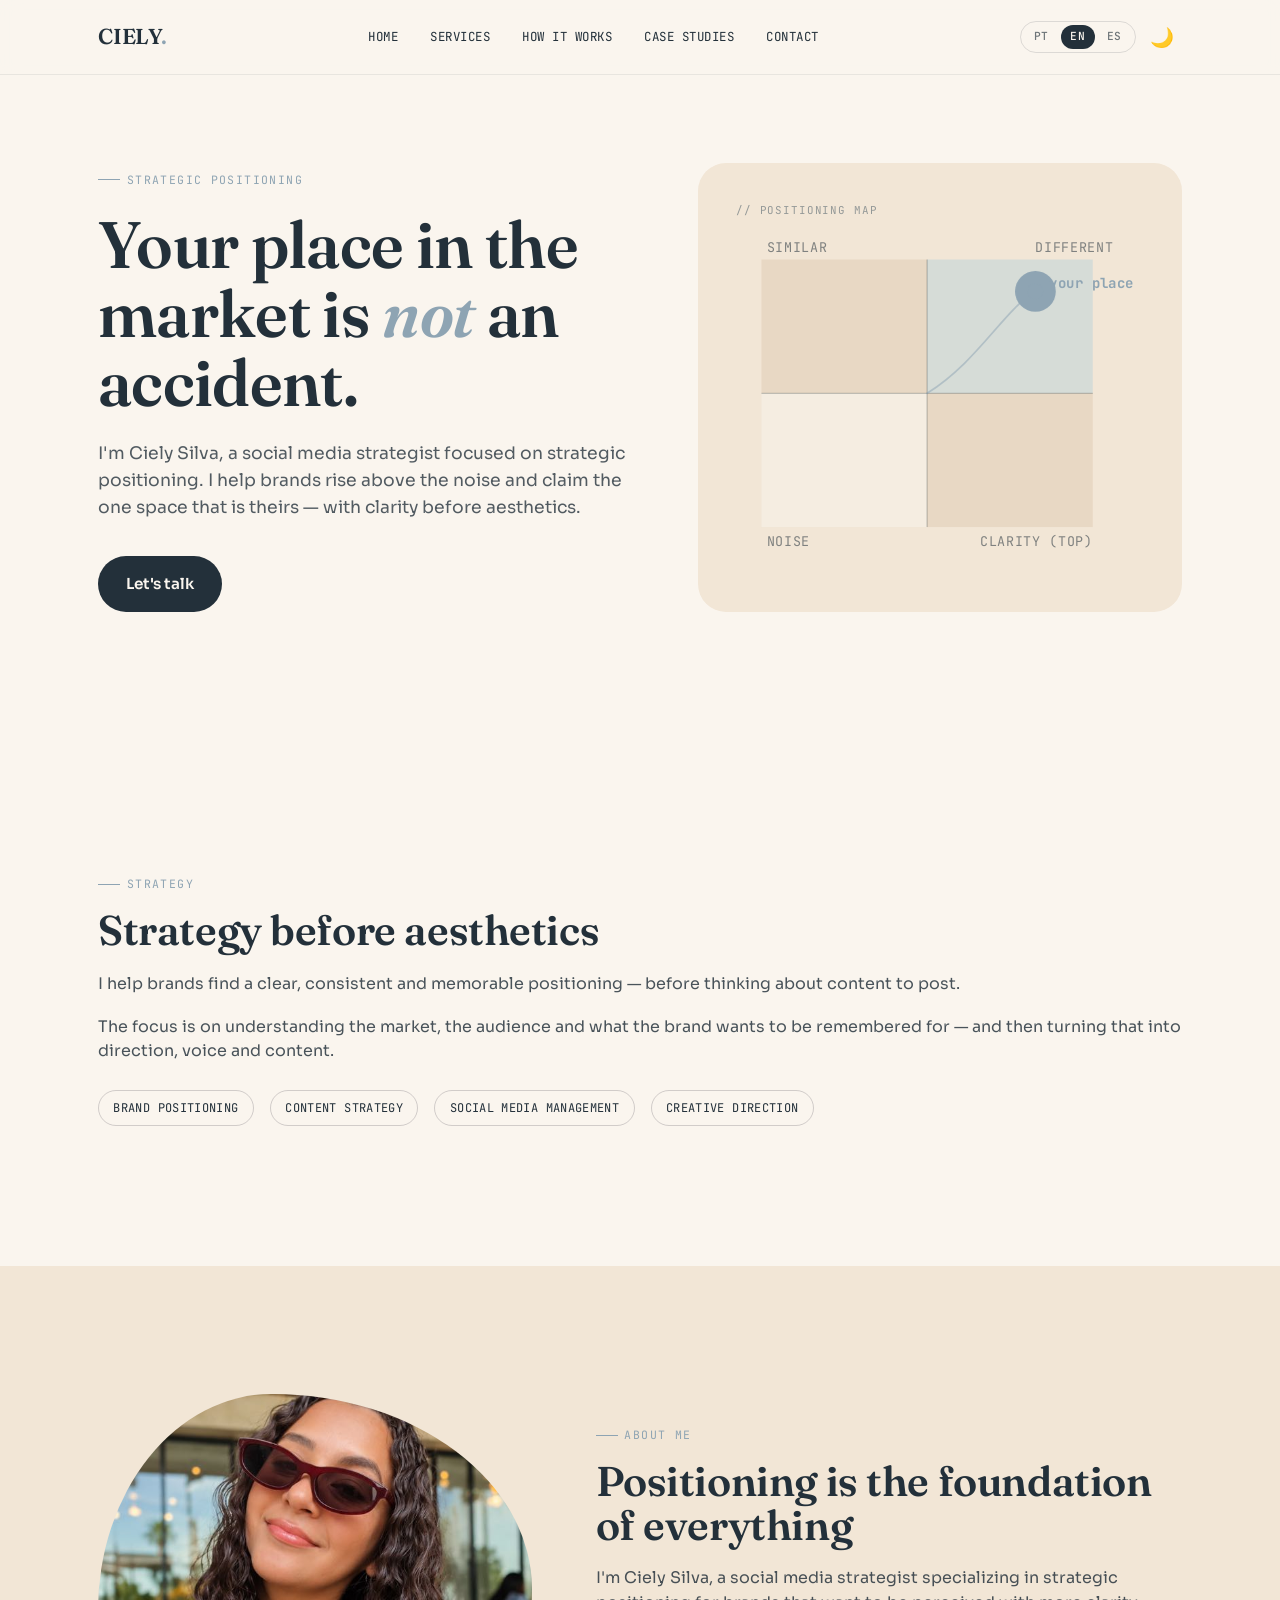
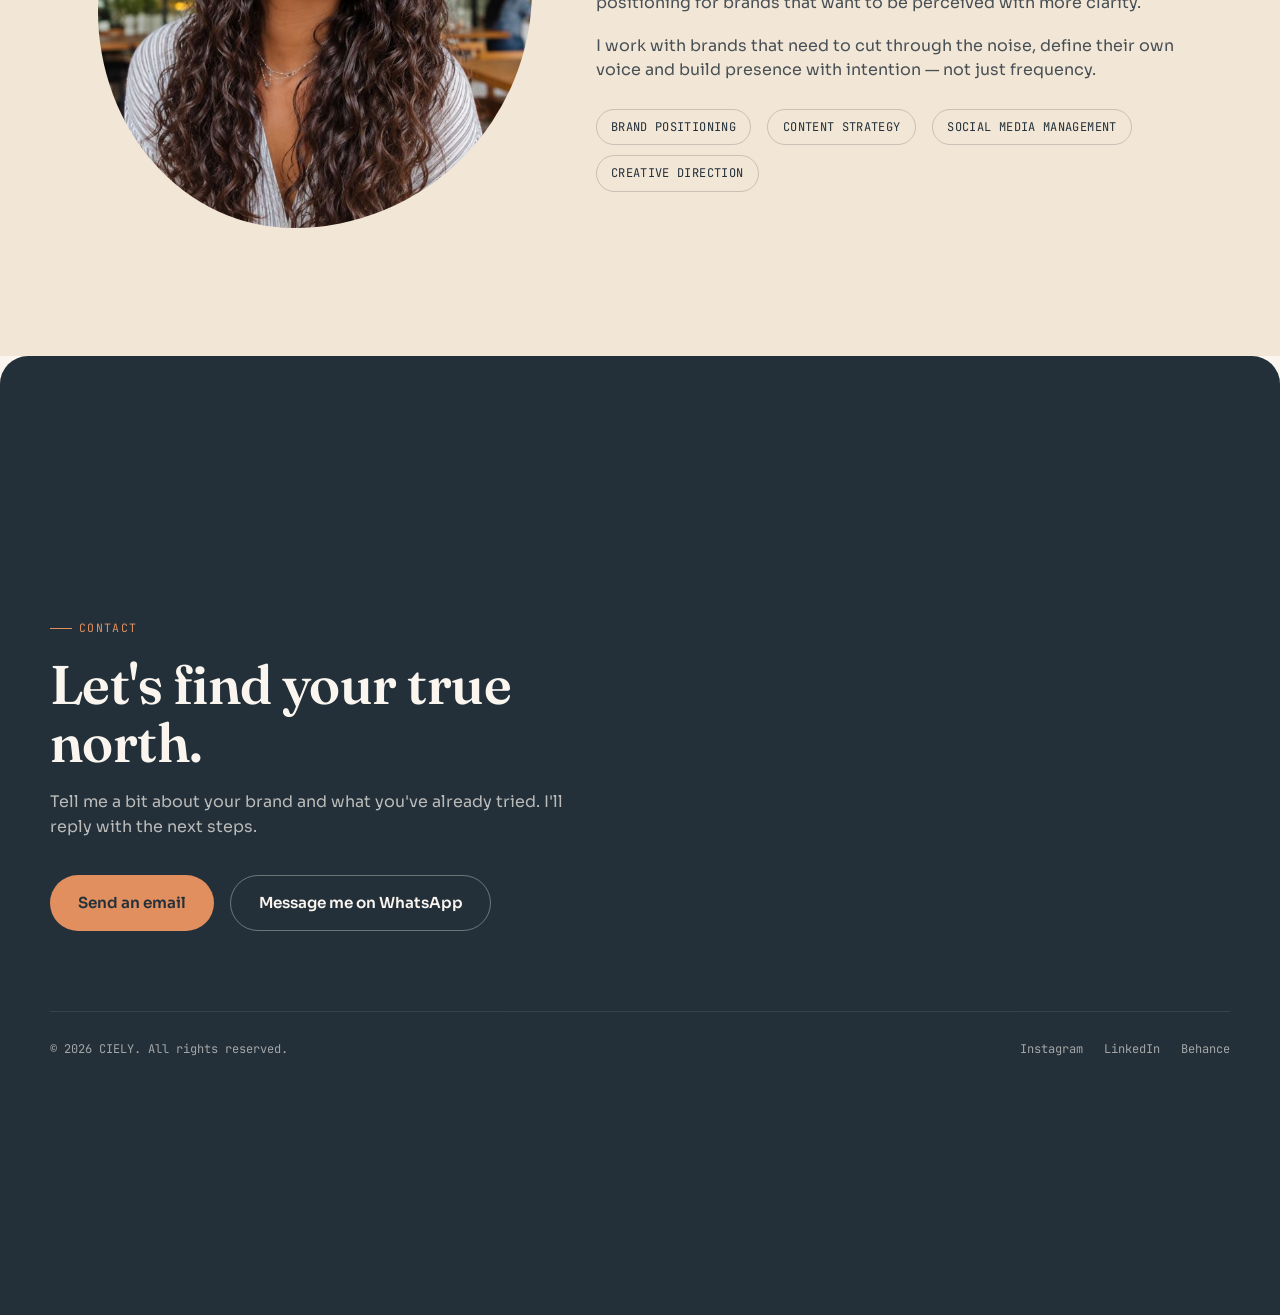
==== commit 1cf49fd1: "idiomas" ====
--- a/index.html
+++ b/index.html
@@ -3,8 +3,8 @@
 <head>
 <meta charset="UTF-8" />
 <meta name="viewport" content="width=device-width, initial-scale=1.0" />
-<title>CIELY — Posicionamento Estratégico para Redes Sociais</title>
-<meta name="description" content="Portfólio de social media especializado em posicionamento estratégico de marcas." />
+<title data-i18n="index.title">CIELY — Posicionamento Estratégico para Redes Sociais</title>
+<meta name="description" content="Portfólio de social media especializado em posicionamento estratégico de marcas." data-i18n-attr="content:index.desc" />
 
 <!-- ================================================================
      COMO EDITAR ESTE SITE
@@ -19,7 +19,7 @@
 <link rel="preconnect" href="https://fonts.gstatic.com" crossorigin>
 <link href="https://fonts.googleapis.com/css2?family=Fraunces:ital,opsz,wght@0,9..144,500;0,9..144,600;1,9..144,500&family=Sora:wght@400;500;600;700&family=JetBrains+Mono:wght@400;500;700&display=swap" rel="stylesheet">
 
-<link rel="stylesheet" href="css/style.css?v=10" />
+<link rel="stylesheet" href="css/style.css?v=11" />
 <script>
   // Aplicar tema imediatamente para evitar flash
   (function() {
@@ -42,19 +42,26 @@
     <a href="#top" class="brand">CIELY<span>.</span></a>
     <nav>
       <ul class="nav-links">
-        <li><a href="#inicio">Início</a></li>
-        <li><a href="servicos.html">Serviços</a></li>
-        <li><a href="processo.html">Como funciona</a></li>
-        <li><a href="cases.html">Cases</a></li>
-        <li><a href="contato.html">Contato</a></li>
+        <li><a href="#inicio" data-i18n="nav.home">Início</a></li>
+        <li><a href="servicos.html" data-i18n="nav.services">Serviços</a></li>
+        <li><a href="processo.html" data-i18n="nav.process">Como funciona</a></li>
+        <li><a href="cases.html" data-i18n="nav.cases">Cases</a></li>
+        <li><a href="contato.html" data-i18n="nav.contact">Contato</a></li>
       </ul>
     </nav>
-    <button class="theme-toggle" id="themeToggle" aria-label="Alternar tema claro/escuro">
+    <div class="nav-tools">
+      <div class="lang-switch" role="group" aria-label="Idioma" data-i18n-attr="aria-label:aria.lang">
+        <button type="button" data-lang="pt" lang="pt" aria-label="Português" aria-pressed="true">PT</button>
+        <button type="button" data-lang="en" lang="en" aria-label="English" aria-pressed="false">EN</button>
+        <button type="button" data-lang="es" lang="es" aria-label="Español" aria-pressed="false">ES</button>
+      </div>
+      <button class="theme-toggle" id="themeToggle" aria-label="Alternar tema claro/escuro" data-i18n-attr="aria-label:aria.theme">
       <span id="themeIcon">🌙</span>
     </button>
-    <button class="nav-toggle" id="navToggle" aria-label="Abrir menu" aria-expanded="false">
+    <button class="nav-toggle" id="navToggle" aria-label="Abrir menu" aria-expanded="false" data-i18n-attr="aria-label:aria.menu">
       <span></span><span></span><span></span>
     </button>
+    </div>
   </div>
 </header>
 
@@ -62,22 +69,22 @@
 <section class="hero" id="top">
   <div class="wrap">
     <div class="hero-copy">
-      <span class="eyebrow">Posicionamento estratégico</span>
-      <h1 class="hero-title">Seu lugar no mercado <em>não</em> é um acaso.</h1>
-      <p class="hero-sub">
+      <span class="eyebrow" data-i18n="index.eyebrow">Posicionamento estratégico</span>
+      <h1 class="hero-title" data-i18n-html="index.hero.title">Seu lugar no mercado <em>não</em> é um acaso.</h1>
+      <p class="hero-sub" data-i18n="index.hero.sub">
         Sou Ciely Silva, social media focada em posicionamento estratégico.
         Ajudo marcas a sair do meio do ruído e ocupar o único espaço que é delas —
         com clareza antes de estética.
       </p>
       <div class="hero-actions">
-        <a href="contato.html" class="btn btn-primary">Vamos conversar</a>
+        <a href="contato.html" class="btn btn-primary" data-i18n="index.hero.btn">Vamos conversar</a>
       </div>
     </div>
 
     <div class="hero-visual">
       <div class="matrix-card">
-        <span class="matrix-caption">// Mapa de posicionamento</span>
-        <svg class="matrix-svg matrix-anim" viewBox="0 0 320 260" xmlns="http://www.w3.org/2000/svg" role="img" aria-label="Gráfico ilustrativo de posicionamento estratégico: eixo horizontal de parecido a diferente, eixo vertical de ruído a clareza, com um ponto se movendo até o quadrante de diferente e claro.">
+        <span class="matrix-caption" data-i18n="index.matrix.caption">// Mapa de posicionamento</span>
+        <svg class="matrix-svg matrix-anim" viewBox="0 0 320 260" xmlns="http://www.w3.org/2000/svg" role="img" data-i18n-attr="aria-label:index.matrix.aria" aria-label="Gráfico ilustrativo de posicionamento estratégico: eixo horizontal de parecido a diferente, eixo vertical de ruído a clareza, com um ponto se movendo até o quadrante de diferente e claro.">
           <!-- quadrantes -->
           <rect x="20" y="20" width="130" height="105" class="matrix-quadrant-fill" fill="var(--rose)"/>
           <rect x="150" y="20" width="130" height="105" class="matrix-quadrant-fill" fill="var(--mint)"/>
@@ -89,10 +96,10 @@
           <line x1="150" y1="20" x2="150" y2="230" stroke="var(--ink)" stroke-opacity="0.25" stroke-width="1"/>
 
           <!-- labels dos eixos -->
-          <text x="24" y="14" class="matrix-axis-label">parecido</text>
-          <text x="235" y="14" class="matrix-axis-label">diferente</text>
-          <text x="24" y="245" class="matrix-axis-label">ruído</text>
-          <text x="240" y="245" class="matrix-axis-label" text-anchor="start">clareza (topo)</text>
+          <text x="24" y="14" class="matrix-axis-label" data-i18n="svg.similar">parecido</text>
+          <text x="235" y="14" class="matrix-axis-label" data-i18n="svg.different">diferente</text>
+          <text x="24" y="245" class="matrix-axis-label" data-i18n="svg.noise">ruído</text>
+          <text x="280" y="245" class="matrix-axis-label" text-anchor="end" data-i18n="svg.clarity">clareza (topo)</text>
 
           <!-- trilha do ponto -->
           <path class="matrix-trail" d="M 150 125 C 190 100, 210 60, 235 45" fill="none" stroke="var(--indigo)" stroke-width="1.4" stroke-linecap="round" opacity="0.5"/>
@@ -102,7 +109,7 @@
 
           <!-- ponto -->
           <circle class="matrix-dot" cx="235" cy="45" r="6" fill="var(--indigo)"/>
-          <text class="matrix-dot-label" x="246" y="42">seu lugar</text>
+          <text class="matrix-dot-label" x="246" y="42" data-i18n="svg.yourplace">seu lugar</text>
         </svg>
       </div>
     </div>
@@ -113,19 +120,19 @@
 <section class="section" id="inicio">
   <div class="wrap">
     <div class="about-copy reveal">
-      <span class="eyebrow">Estratégia</span>
-      <h2 style="margin-top:1rem; font-size:clamp(1.9rem,3.6vw,2.6rem);">Estratégia antes de estética</h2>
-      <p style="margin-top:1.2rem;">
+      <span class="eyebrow" data-i18n="index.start.eyebrow">Estratégia</span>
+      <h2 style="margin-top:1rem; font-size:clamp(1.9rem,3.6vw,2.6rem);" data-i18n="index.start.title">Estratégia antes de estética</h2>
+      <p style="margin-top:1.2rem;" data-i18n="index.start.p1">
         Eu ajudo marcas a encontrar um posicionamento claro, consistente e memorável — antes de pensar em conteúdo para postar.
       </p>
-      <p>
+      <p data-i18n="index.start.p2">
         O foco está em entender o mercado, o público e o que a marca quer ser lembrada — para então transformar isso em direção, voz e conteúdo.
       </p>
       <ul class="about-list">
-        <li>Posicionamento de marca</li>
-        <li>Estratégia de conteúdo</li>
-        <li>Gestão de redes sociais</li>
-        <li>Direção criativa</li>
+        <li data-i18n="skill.positioning">Posicionamento de marca</li>
+        <li data-i18n="skill.content">Estratégia de conteúdo</li>
+        <li data-i18n="skill.social">Gestão de redes sociais</li>
+        <li data-i18n="skill.creative">Direção criativa</li>
       </ul>
     </div>
   </div>
@@ -136,19 +143,19 @@
       <div class="wrap about-grid">
         <img src="avatar.enc" alt="Ciely Silva" class="about-blob reveal" />
         <div class="about-copy reveal">
-          <span class="eyebrow">Quem sou</span>
-          <h2 style="margin-top:1rem; font-size:clamp(1.9rem,3.6vw,2.6rem);">Posicionamento é a base de tudo</h2>
-          <p style="margin-top:1.2rem;">
+          <span class="eyebrow" data-i18n="index.about.eyebrow">Quem sou</span>
+          <h2 style="margin-top:1rem; font-size:clamp(1.9rem,3.6vw,2.6rem);" data-i18n="index.about.title">Posicionamento é a base de tudo</h2>
+          <p style="margin-top:1.2rem;" data-i18n="index.about.p1">
             Sou Ciely Silva, social media especializada em posicionamento estratégico para marcas que querem ser percebidas com mais clareza.
           </p>
-          <p>
+          <p data-i18n="index.about.p2">
             Trabalho com marcas que precisam sair do ruído, definir a própria voz e construir presença com intenção — e não só com frequência.
           </p>
           <ul class="about-list">
-            <li>Posicionamento de marca</li>
-            <li>Estratégia de conteúdo</li>
-            <li>Gestão de redes sociais</li>
-            <li>Direção criativa</li>
+            <li data-i18n="skill.positioning">Posicionamento de marca</li>
+            <li data-i18n="skill.content">Estratégia de conteúdo</li>
+            <li data-i18n="skill.social">Gestão de redes sociais</li>
+            <li data-i18n="skill.creative">Direção criativa</li>
           </ul>
         </div>
       </div>
@@ -157,19 +164,19 @@
 <!-- ============ CONTATO / FOOTER ============ -->
 <footer class="contact" id="contato">
   <div class="wrap section">
-    <span class="eyebrow">Contato</span>
-    <h2 class="contact-title">Vamos encontrar o seu norte.</h2>
-    <p class="contact-sub">
+    <span class="eyebrow" data-i18n="nav.contact">Contato</span>
+    <h2 class="contact-title" data-i18n="footer.title">Vamos encontrar o seu norte.</h2>
+    <p class="contact-sub" data-i18n="footer.sub.index">
       Me conte um pouco sobre a sua marca e o que você já tentou. Eu respondo com os
       próximos passos.
     </p>
     <div class="contact-actions">
-      <a href="mailto:ciely.silva@ymal.com" class="btn btn-primary">Enviar e-mail</a>
-      <a href="https://wa.me/5531991516559" class="btn btn-ghost" target="_blank" rel="noopener">Chamar no WhatsApp</a>
+      <a href="mailto:ciely.silva@ymal.com" class="btn btn-primary" data-i18n="btn.email">Enviar e-mail</a>
+      <a href="https://wa.me/5531991516559" class="btn btn-ghost" target="_blank" rel="noopener" data-i18n="btn.whatsapp">Chamar no WhatsApp</a>
     </div>
 
     <div class="footer-bottom">
-      <span>© <span id="year"></span> CIELY. Todos os direitos reservados.</span>
+      <span>© <span id="year"></span> <span data-i18n="footer.rights">CIELY. Todos os direitos reservados.</span></span>
       <ul class="social-links">
         <li><a href="https://instagram.com/cielysillva" target="_blank" rel="noopener">Instagram</a></li>
         <li><a href="https://linkedin.com/in/franciely-silva-8322b4121" target="_blank" rel="noopener">LinkedIn</a></li>
@@ -179,6 +186,7 @@
   </div>
 </footer>
 
-<script src="js/script.js?v=6"></script>
+<script src="js/i18n.js?v=1"></script>
+  <script src="js/script.js?v=7"></script>
 </body>
 </html>
--- a/css/style.css
+++ b/css/style.css
@@ -731,6 +731,20 @@
   transform: translateY(0);
 }
 
+/* Rodapé enxuto: só direitos autorais */
+.contact-slim {
+  padding-top: 2rem;
+  padding-bottom: 2rem;
+}
+
+.contact-slim .footer-bottom {
+  margin-top: 0;
+  padding-top: 0;
+  border-top: none;
+  justify-content: center;
+  text-align: center;
+}
+
 /* =========================================================
    RESPONSIVE
    ========================================================= */
@@ -780,3 +794,63 @@
     padding: 1rem var(--gutter);
   }
 }
+
+
+/* =========================================================
+   SELETOR DE IDIOMA (PT / EN / ES)
+   ========================================================= */
+
+.nav-tools {
+  display: flex;
+  align-items: center;
+  gap: 0.4rem;
+}
+
+.lang-switch {
+  display: flex;
+  align-items: center;
+  gap: 2px;
+  padding: 3px;
+  border: 1px solid rgba(35, 48, 58, 0.14);
+  border-radius: 999px;
+}
+
+html.dark-mode .lang-switch {
+  border-color: rgba(243, 231, 220, 0.18);
+}
+
+.lang-switch button {
+  background: none;
+  border: none;
+  cursor: pointer;
+  font-family: var(--font-mono);
+  font-size: 0.7rem;
+  font-weight: 500;
+  letter-spacing: 0.06em;
+  line-height: 1;
+  padding: 0.38rem 0.6rem;
+  border-radius: 999px;
+  color: var(--ink);
+  opacity: 0.65;
+  transition: background-color 0.25s ease, color 0.25s ease, opacity 0.25s ease;
+}
+
+.lang-switch button:hover {
+  opacity: 1;
+  background: rgba(167, 181, 156, 0.18);
+}
+
+.lang-switch button[aria-pressed="true"] {
+  background: var(--ink);
+  color: var(--paper);
+  opacity: 1;
+}
+
+.lang-switch button:focus-visible {
+  outline: 2px solid var(--marigold);
+  outline-offset: 2px;
+}
+
+@media (max-width: 380px) {
+  .lang-switch button { padding: 0.34rem 0.46rem; }
+}
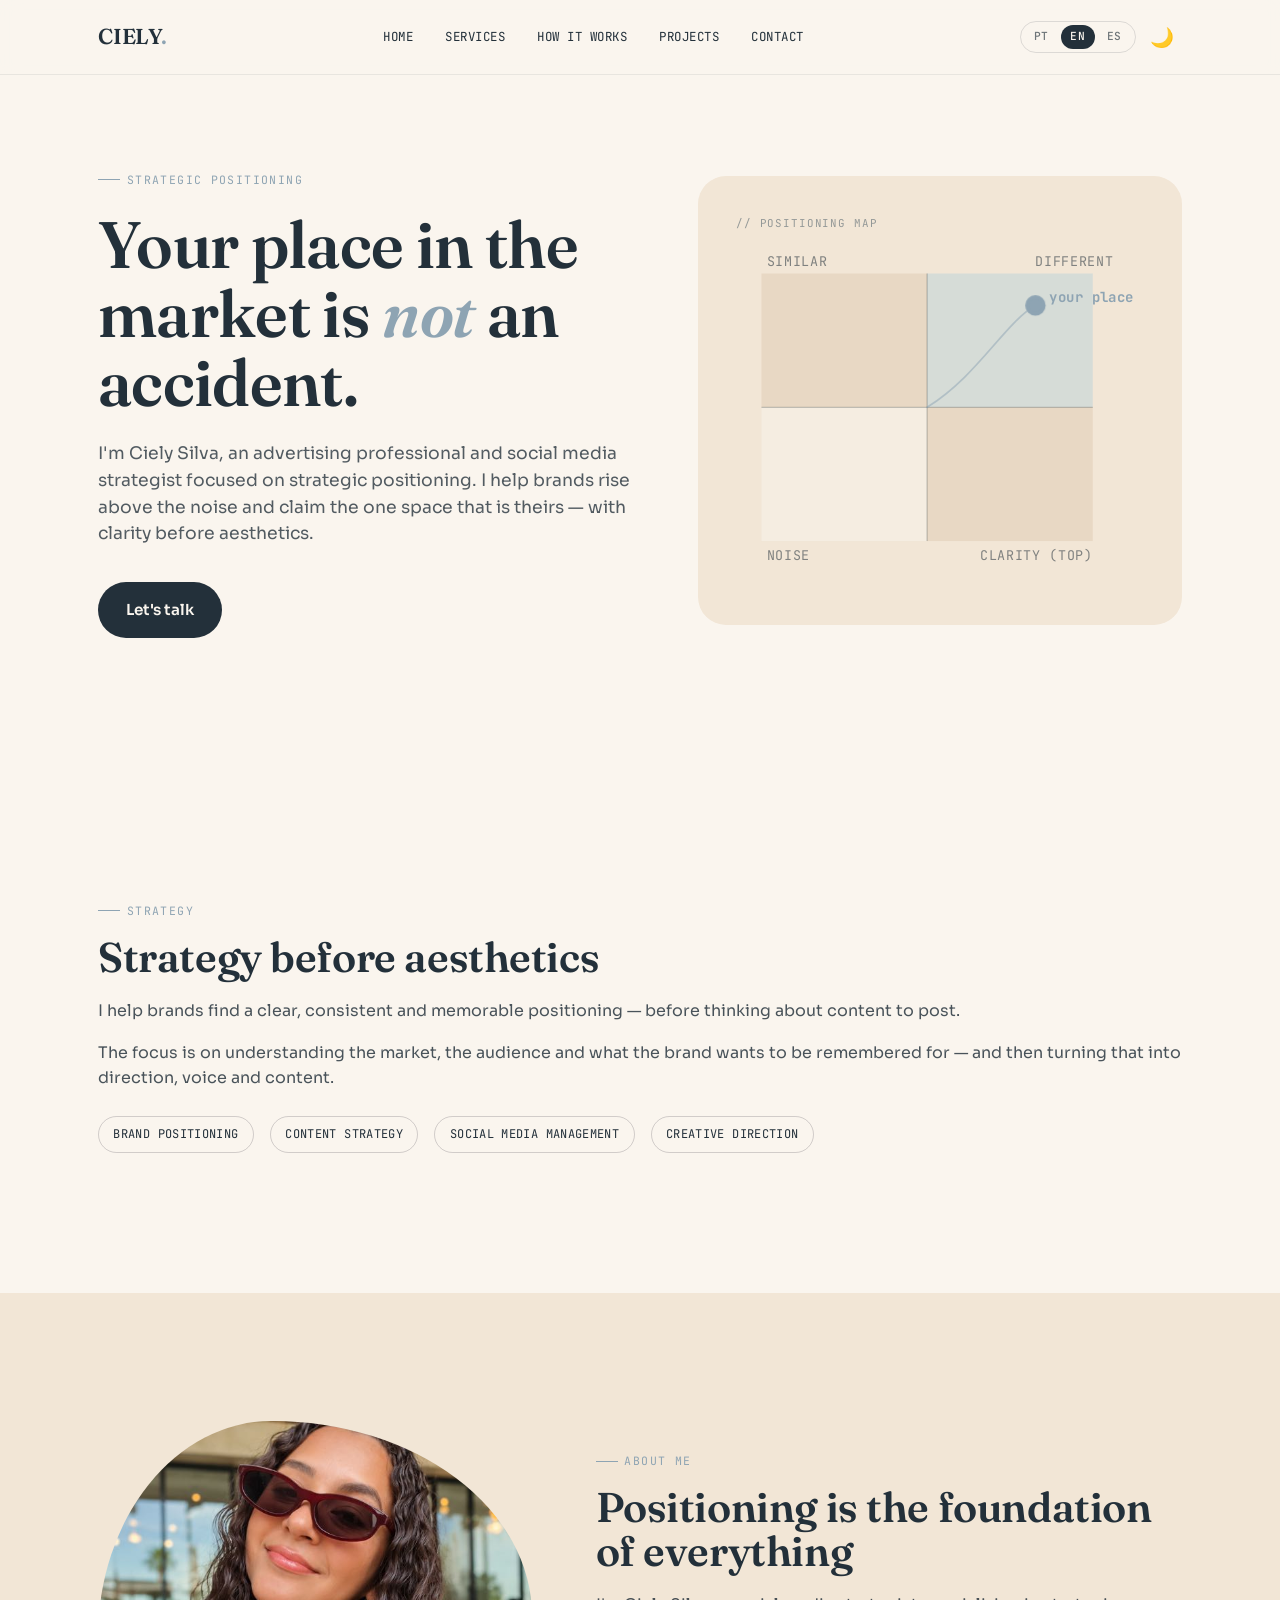
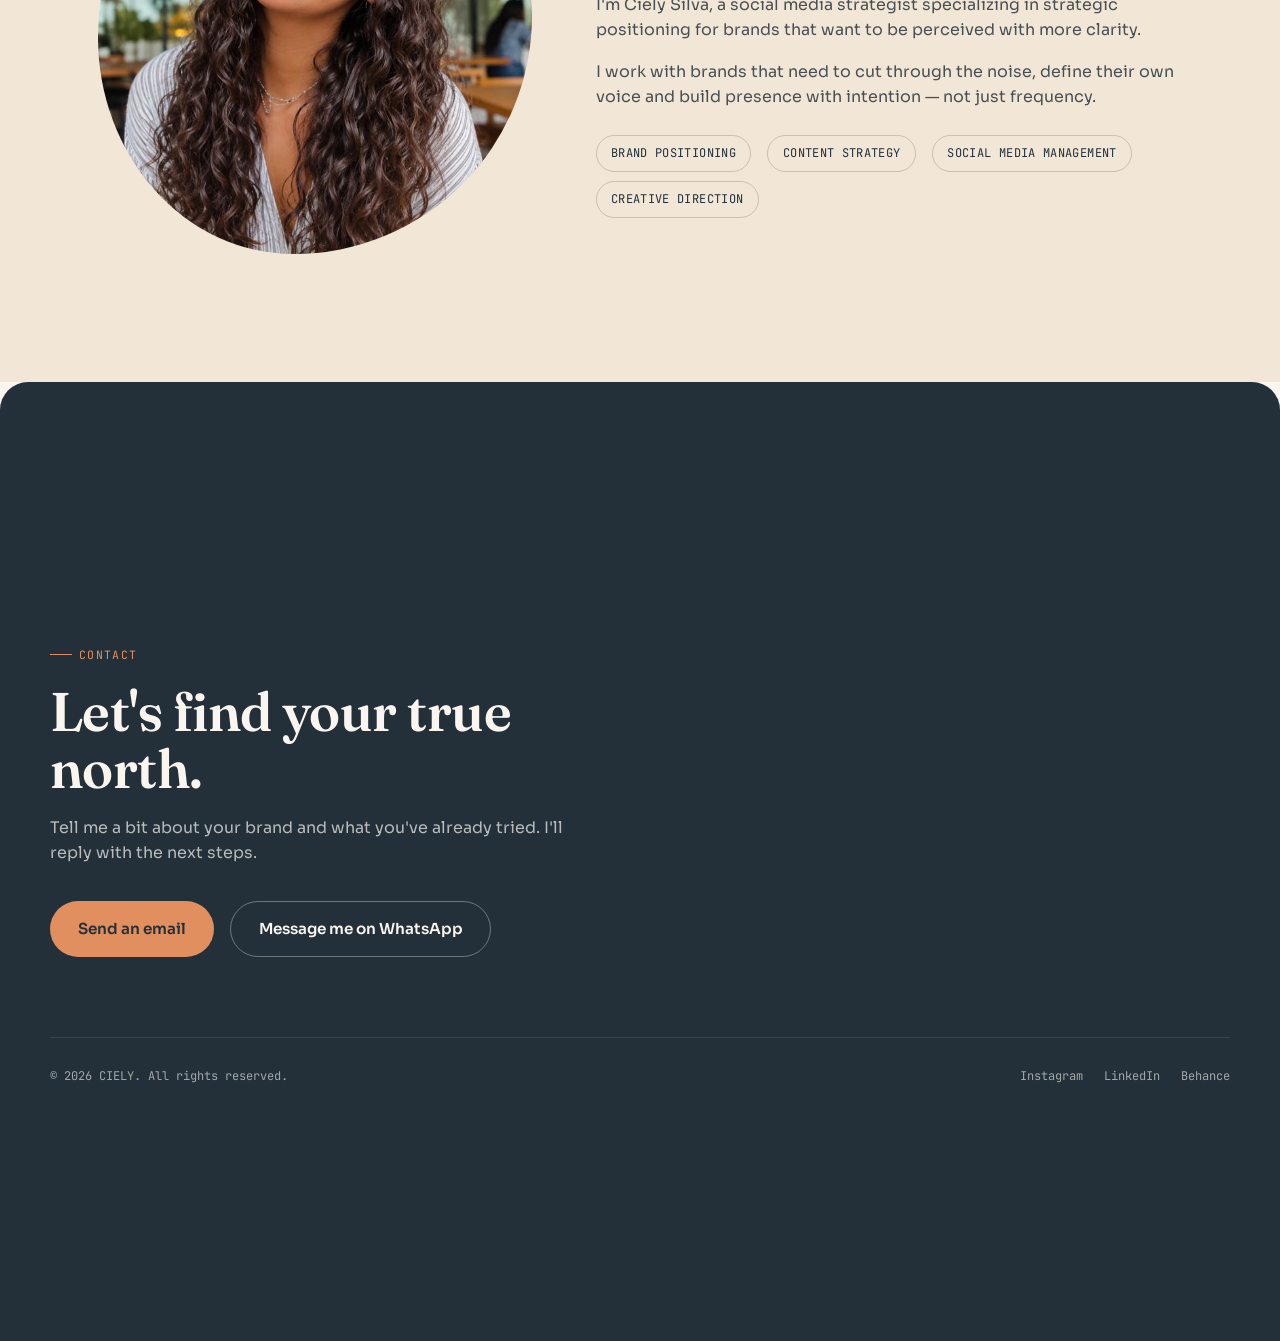
==== commit 08fa9f3a: "case" ====
--- a/index.html
+++ b/index.html
@@ -72,7 +72,7 @@
       <span class="eyebrow" data-i18n="index.eyebrow">Posicionamento estratégico</span>
       <h1 class="hero-title" data-i18n-html="index.hero.title">Seu lugar no mercado <em>não</em> é um acaso.</h1>
       <p class="hero-sub" data-i18n="index.hero.sub">
-        Sou Ciely Silva, social media focada em posicionamento estratégico.
+        Sou Ciely Silva, publicitária e social media focada em posicionamento estratégico.
         Ajudo marcas a sair do meio do ruído e ocupar o único espaço que é delas —
         com clareza antes de estética.
       </p>
@@ -105,10 +105,10 @@
           <path class="matrix-trail" d="M 150 125 C 190 100, 210 60, 235 45" fill="none" stroke="var(--indigo)" stroke-width="1.4" stroke-linecap="round" opacity="0.5"/>
 
           <!-- halo -->
-          <circle class="matrix-dot-halo" cx="235" cy="45" r="16" fill="var(--indigo)" opacity="0.15"/>
+          <circle class="matrix-dot-halo" cx="235" cy="45" r="8" fill="var(--indigo)" opacity="0.15"/>
 
           <!-- ponto -->
-          <circle class="matrix-dot" cx="235" cy="45" r="6" fill="var(--indigo)"/>
+          <circle class="matrix-dot" cx="235" cy="45" r="5" fill="var(--indigo)"/>
           <text class="matrix-dot-label" x="246" y="42" data-i18n="svg.yourplace">seu lugar</text>
         </svg>
       </div>
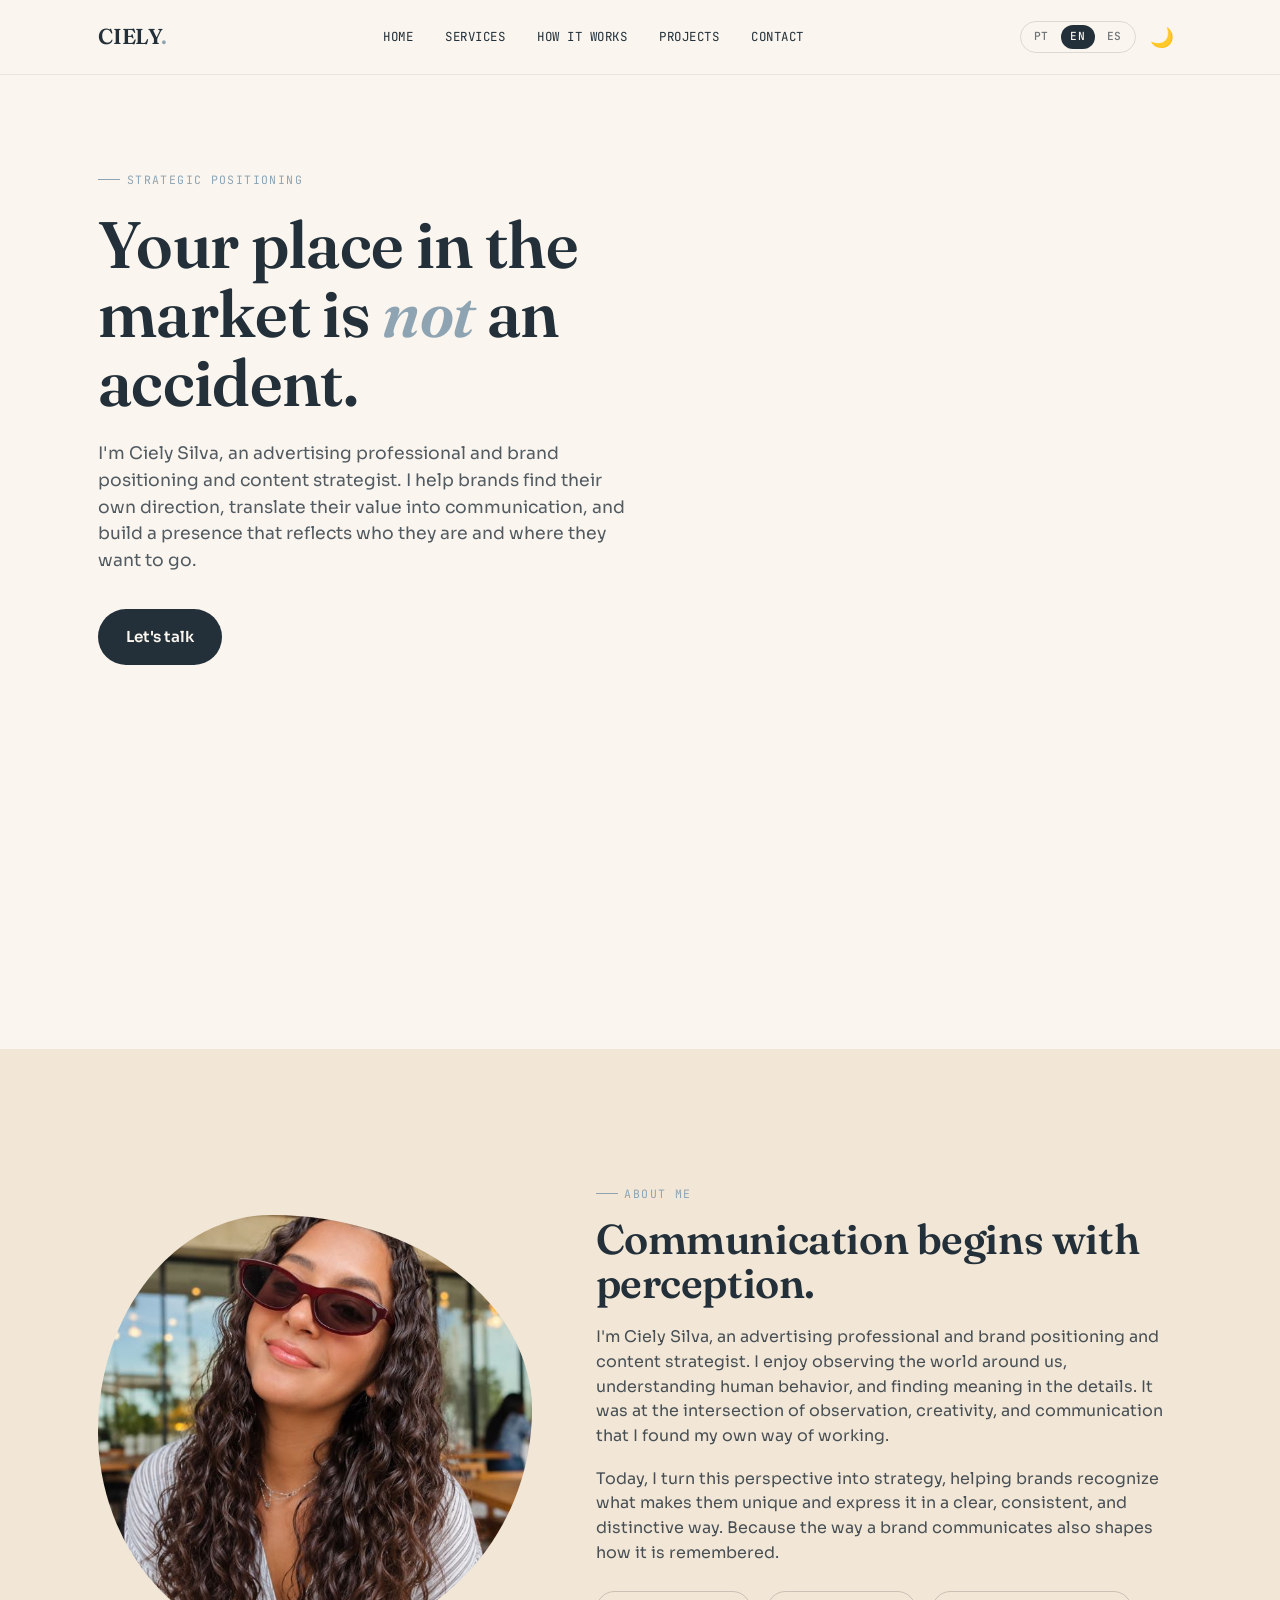
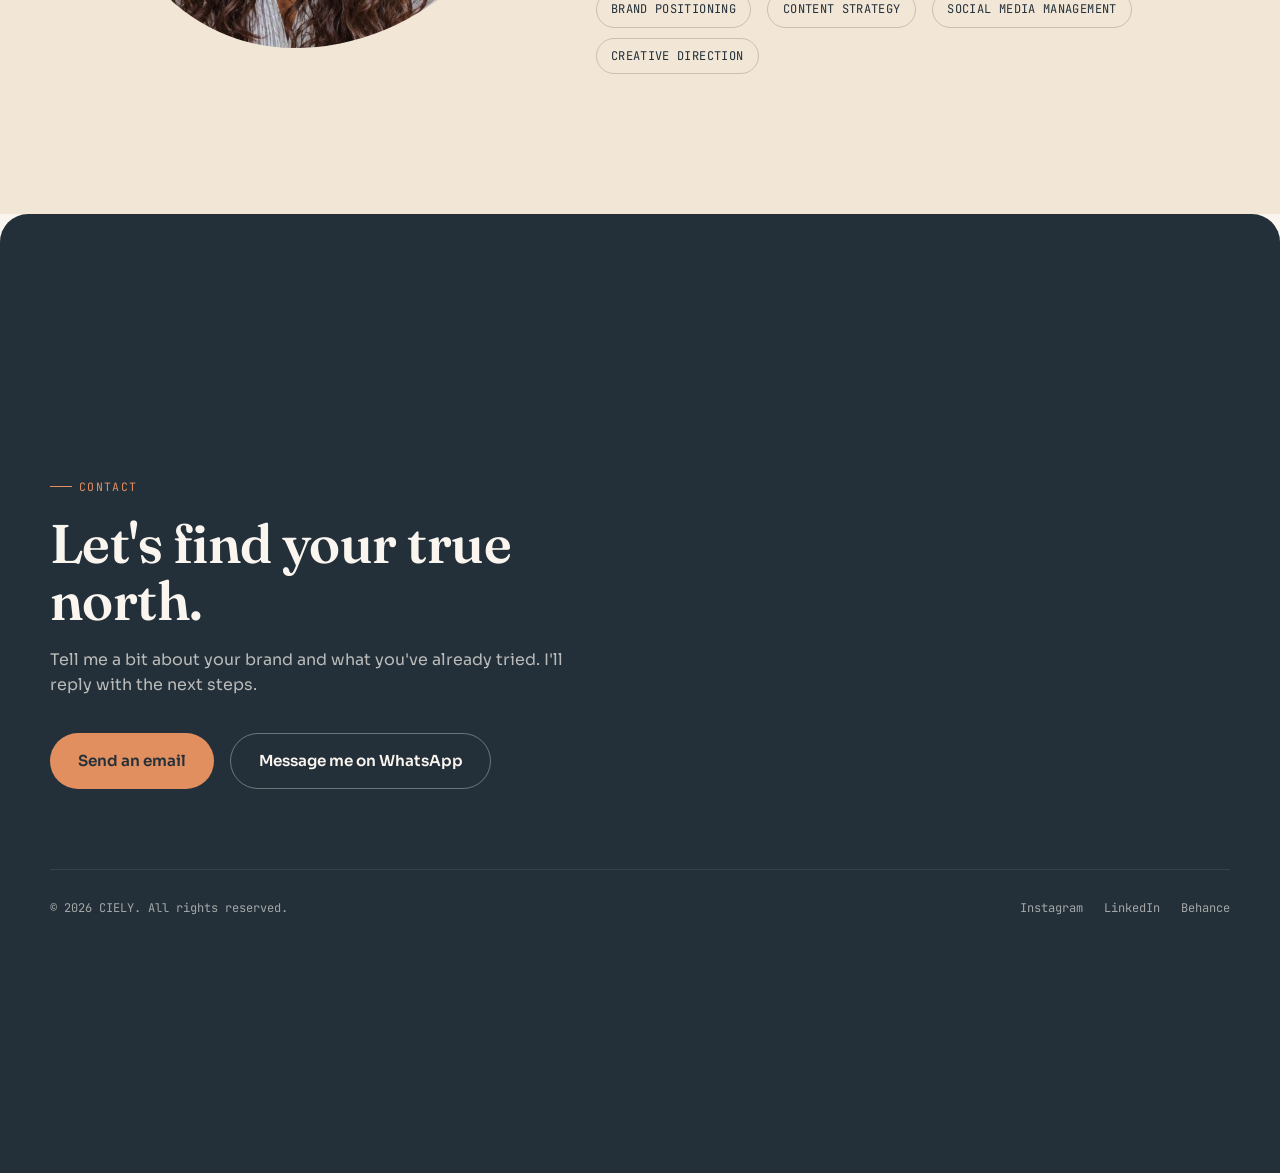
==== commit 4c927be7: "inicio" ====
--- a/index.html
+++ b/index.html
@@ -81,38 +81,6 @@
       </div>
     </div>
 
-    <div class="hero-visual">
-      <div class="matrix-card">
-        <span class="matrix-caption" data-i18n="index.matrix.caption">// Mapa de posicionamento</span>
-        <svg class="matrix-svg matrix-anim" viewBox="0 0 320 260" xmlns="http://www.w3.org/2000/svg" role="img" data-i18n-attr="aria-label:index.matrix.aria" aria-label="Gráfico ilustrativo de posicionamento estratégico: eixo horizontal de parecido a diferente, eixo vertical de ruído a clareza, com um ponto se movendo até o quadrante de diferente e claro.">
-          <!-- quadrantes -->
-          <rect x="20" y="20" width="130" height="105" class="matrix-quadrant-fill" fill="var(--rose)"/>
-          <rect x="150" y="20" width="130" height="105" class="matrix-quadrant-fill" fill="var(--mint)"/>
-          <rect x="20" y="125" width="130" height="105" class="matrix-quadrant-fill" fill="var(--paper)"/>
-          <rect x="150" y="125" width="130" height="105" class="matrix-quadrant-fill" fill="var(--rose)" opacity="0.35"/>
-
-          <!-- eixos -->
-          <line x1="20" y1="125" x2="280" y2="125" stroke="var(--ink)" stroke-opacity="0.25" stroke-width="1"/>
-          <line x1="150" y1="20" x2="150" y2="230" stroke="var(--ink)" stroke-opacity="0.25" stroke-width="1"/>
-
-          <!-- labels dos eixos -->
-          <text x="24" y="14" class="matrix-axis-label" data-i18n="svg.similar">parecido</text>
-          <text x="235" y="14" class="matrix-axis-label" data-i18n="svg.different">diferente</text>
-          <text x="24" y="245" class="matrix-axis-label" data-i18n="svg.noise">ruído</text>
-          <text x="280" y="245" class="matrix-axis-label" text-anchor="end" data-i18n="svg.clarity">clareza (topo)</text>
-
-          <!-- trilha do ponto -->
-          <path class="matrix-trail" d="M 150 125 C 190 100, 210 60, 235 45" fill="none" stroke="var(--indigo)" stroke-width="1.4" stroke-linecap="round" opacity="0.5"/>
-
-          <!-- halo -->
-          <circle class="matrix-dot-halo" cx="235" cy="45" r="8" fill="var(--indigo)" opacity="0.15"/>
-
-          <!-- ponto -->
-          <circle class="matrix-dot" cx="235" cy="45" r="5" fill="var(--indigo)"/>
-          <text class="matrix-dot-label" x="246" y="42" data-i18n="svg.yourplace">seu lugar</text>
-        </svg>
-      </div>
-    </div>
   </div>
 </section>
 
@@ -120,20 +88,6 @@
 <section class="section" id="inicio">
   <div class="wrap">
     <div class="about-copy reveal">
-      <span class="eyebrow" data-i18n="index.start.eyebrow">Estratégia</span>
-      <h2 style="margin-top:1rem; font-size:clamp(1.9rem,3.6vw,2.6rem);" data-i18n="index.start.title">Estratégia antes de estética</h2>
-      <p style="margin-top:1.2rem;" data-i18n="index.start.p1">
-        Eu ajudo marcas a encontrar um posicionamento claro, consistente e memorável — antes de pensar em conteúdo para postar.
-      </p>
-      <p data-i18n="index.start.p2">
-        O foco está em entender o mercado, o público e o que a marca quer ser lembrada — para então transformar isso em direção, voz e conteúdo.
-      </p>
-      <ul class="about-list">
-        <li data-i18n="skill.positioning">Posicionamento de marca</li>
-        <li data-i18n="skill.content">Estratégia de conteúdo</li>
-        <li data-i18n="skill.social">Gestão de redes sociais</li>
-        <li data-i18n="skill.creative">Direção criativa</li>
-      </ul>
     </div>
   </div>
 </section>
@@ -146,8 +100,13 @@
           <span class="eyebrow" data-i18n="index.about.eyebrow">Quem sou</span>
           <h2 style="margin-top:1rem; font-size:clamp(1.9rem,3.6vw,2.6rem);" data-i18n="index.about.title">Posicionamento é a base de tudo</h2>
           <p style="margin-top:1.2rem;" data-i18n="index.about.p1">
-            Sou Ciely Silva, social media especializada em posicionamento estratégico para marcas que querem ser percebidas com mais clareza.
-          </p>
+            Sou Ciely Silva, publicitária e estrategista de posicionamento e conteúdo.
+
+            Gosto de observar o que acontece ao nosso redor, compreender comportamentos e encontrar significado nos detalhes. Foi nesse encontro entre observação, criatividade e comunicação que encontrei a minha forma de trabalhar.
+
+            Hoje, transformo esse olhar em estratégia para ajudar marcas a reconhecer o que as torna únicas e expressar isso de maneira clara, coerente e reconhecível.
+
+            Porque a forma como uma marca se comunica também constrói a forma como ela é lembrada.</p>
           <p data-i18n="index.about.p2">
             Trabalho com marcas que precisam sair do ruído, definir a própria voz e construir presença com intenção — e não só com frequência.
           </p>
